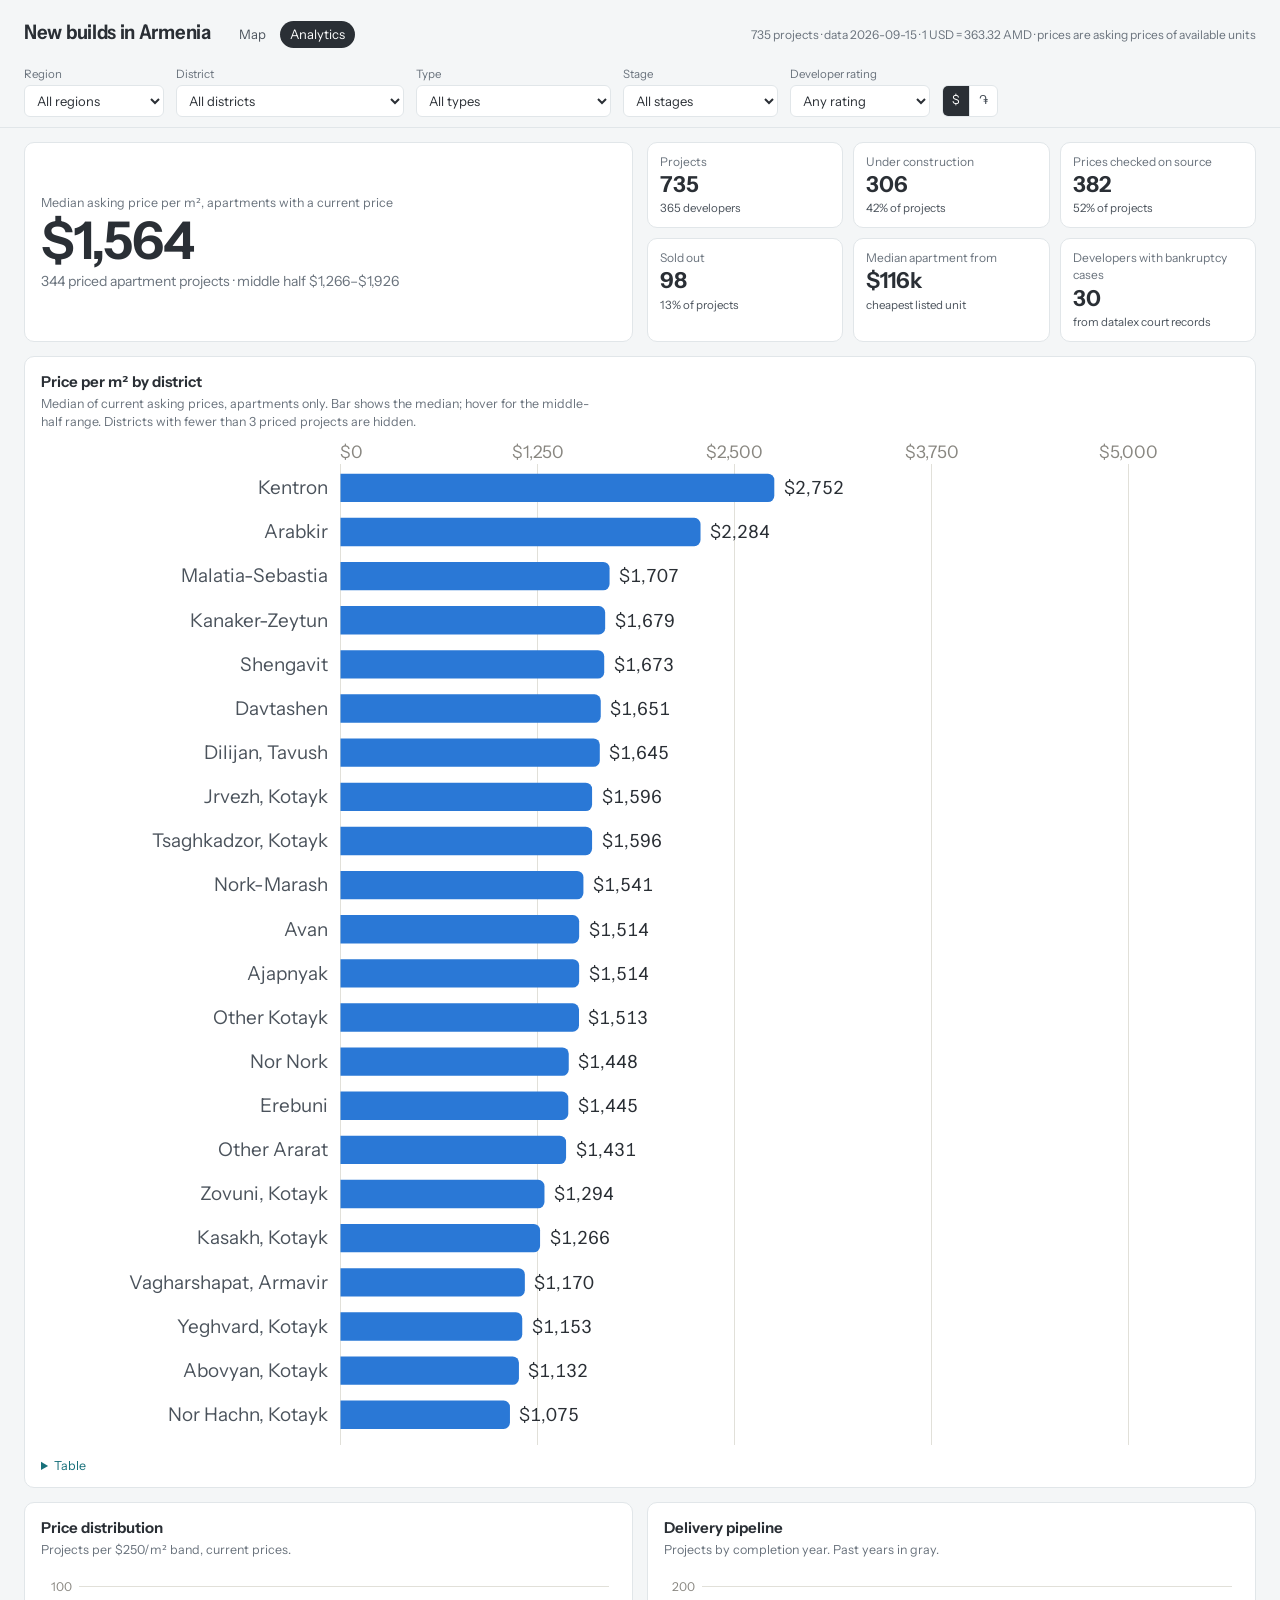
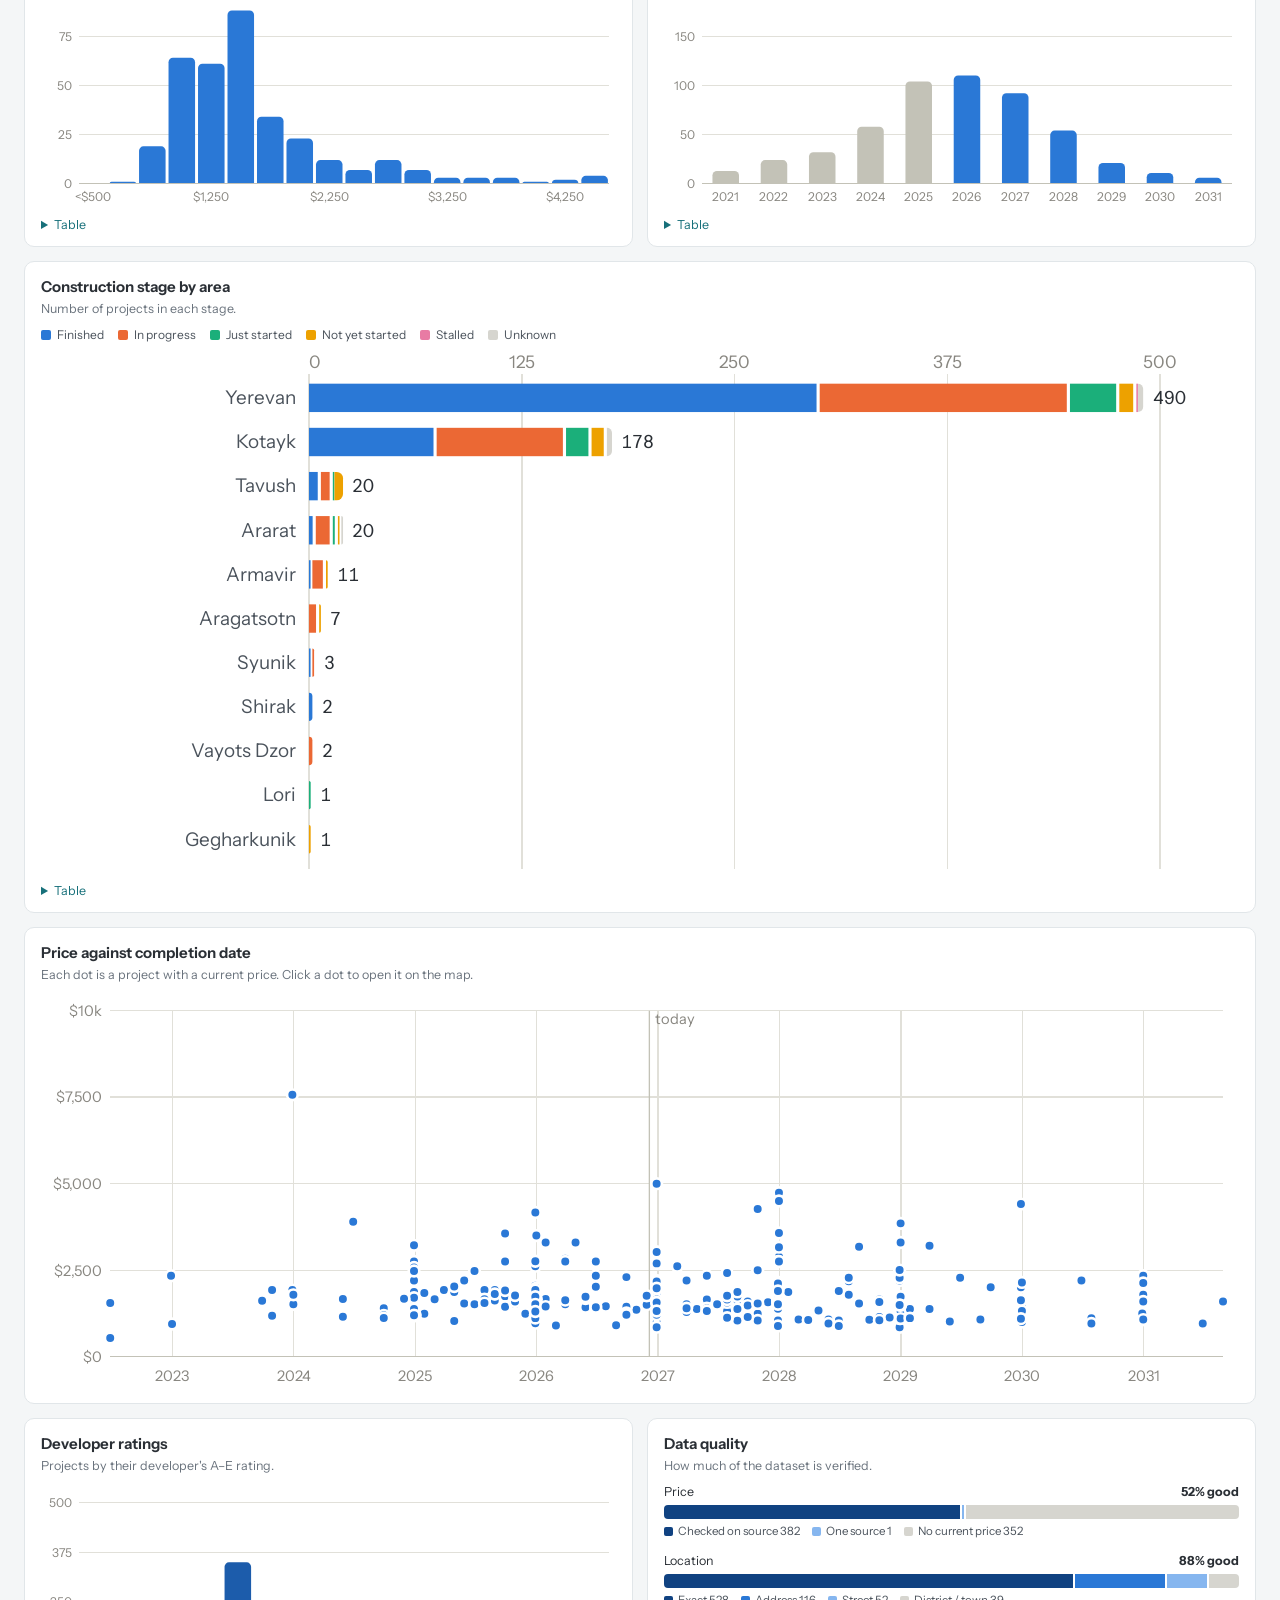
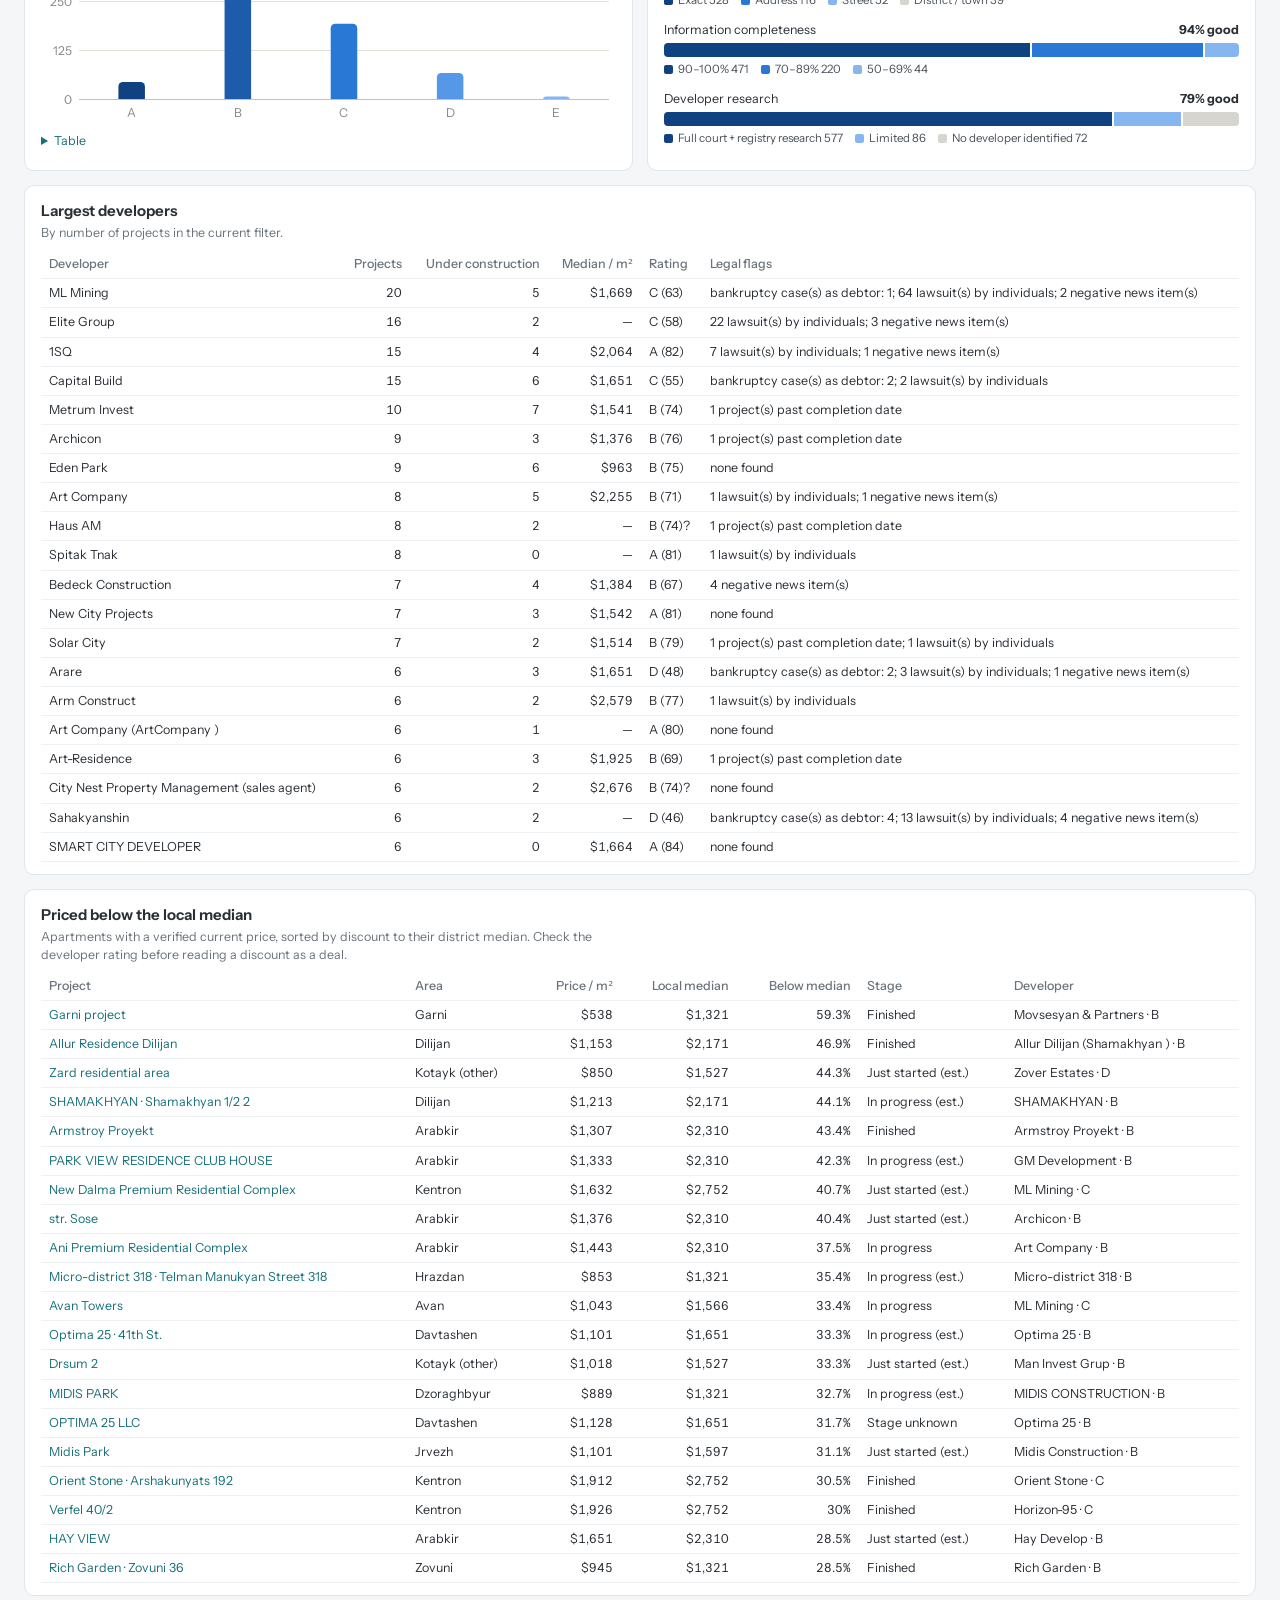
==== web/analytics.html @ 283cdd81 "Add analytics dashboard page (prices by district, distribution, pipeline, stages, price vs completio" ====
<!doctype html>
<html lang="en">
<head>
  <meta charset="utf-8">
  <meta name="viewport" content="width=device-width, initial-scale=1">
  <title>Analytics · New builds in Armenia</title>
  <link rel="preconnect" href="https://fonts.googleapis.com">
  <link rel="preconnect" href="https://fonts.gstatic.com" crossorigin>
  <link rel="stylesheet" href="https://fonts.googleapis.com/css2?family=Instrument+Sans:wdth,wght@85..100,400..700&family=Noto+Sans+Armenian:wght@400..700&display=swap">
  <link rel="stylesheet" href="styles.css">
  <link rel="stylesheet" href="analytics.css">
</head>
<body class="an-body">
  <header class="an-top">
    <div class="an-brand">
      <h1>New builds in Armenia</h1>
      <nav class="an-nav" aria-label="Pages">
        <a href="index.html">Map</a>
        <a href="analytics.html" aria-current="page">Analytics</a>
      </nav>
    </div>
    <p id="an-meta" class="muted">Loading…</p>
  </header>

  <form class="an-filters" id="an-filters" aria-label="Filters" onsubmit="return false">
    <label>Region<select id="af-region"><option value="">All regions</option></select></label>
    <label>District<select id="af-district"><option value="">All districts</option></select></label>
    <label>Type<select id="af-kind"><option value="">All types</option></select></label>
    <label>Stage<select id="af-stage"><option value="">All stages</option></select></label>
    <label>Developer rating<select id="af-grade">
      <option value="">Any rating</option><option value="A">A only</option><option value="B">B or better</option><option value="C">C or better</option>
    </select></label>
    <div class="seg" id="af-currency" aria-label="Currency"><button type="button" data-cur="USD" class="on">$</button><button type="button" data-cur="AMD">֏</button></div>
    <button type="button" class="link" id="af-reset" hidden>Clear filters</button>
  </form>

  <main class="an-grid" id="an-main">
    <section class="an-hero card">
      <span class="an-label">Median asking price per m², apartments with a current price</span>
      <strong id="kpi-hero" class="an-hero-value">—</strong>
      <span id="kpi-hero-sub" class="muted"></span>
    </section>
    <section class="an-kpis" id="an-kpis" aria-label="Key figures"></section>

    <article class="card span-2">
      <header><h2>Price per m² by district</h2><p class="muted">Median of current asking prices, apartments only. Bar shows the median; hover for the middle-half range. Districts with fewer than 3 priced projects are hidden.</p></header>
      <div class="chart" id="ch-district"></div>
      <details class="an-table"><summary>Table</summary><div id="tb-district"></div></details>
    </article>

    <article class="card">
      <header><h2>Price distribution</h2><p class="muted">Projects per $250/m² band, current prices.</p></header>
      <div class="chart" id="ch-hist"></div>
      <details class="an-table"><summary>Table</summary><div id="tb-hist"></div></details>
    </article>

    <article class="card">
      <header><h2>Delivery pipeline</h2><p class="muted">Projects by completion year. Past years in gray.</p></header>
      <div class="chart" id="ch-pipeline"></div>
      <details class="an-table"><summary>Table</summary><div id="tb-pipeline"></div></details>
    </article>

    <article class="card span-2">
      <header><h2>Construction stage by area</h2><p class="muted">Number of projects in each stage.</p></header>
      <div class="legend-row" id="lg-stage"></div>
      <div class="chart" id="ch-stage"></div>
      <details class="an-table"><summary>Table</summary><div id="tb-stage"></div></details>
    </article>

    <article class="card span-2">
      <header><h2>Price against completion date</h2><p class="muted">Each dot is a project with a current price. Click a dot to open it on the map.</p></header>
      <div class="chart" id="ch-scatter"></div>
    </article>

    <article class="card">
      <header><h2>Developer ratings</h2><p class="muted">Projects by their developer's A–E rating.</p></header>
      <div class="chart" id="ch-grades"></div>
      <details class="an-table"><summary>Table</summary><div id="tb-grades"></div></details>
    </article>

    <article class="card">
      <header><h2>Data quality</h2><p class="muted">How much of the dataset is verified.</p></header>
      <div id="ch-quality"></div>
    </article>

    <article class="card span-2">
      <header><h2>Largest developers</h2><p class="muted">By number of projects in the current filter.</p></header>
      <div id="tb-developers" class="an-scroll"></div>
    </article>

    <article class="card span-2">
      <header><h2>Priced below the local median</h2><p class="muted">Apartments with a verified current price, sorted by discount to their district median. Check the developer rating before reading a discount as a deal.</p></header>
      <div id="tb-deals" class="an-scroll"></div>
    </article>
  </main>

  <div class="an-tip" id="an-tip" role="tooltip" hidden></div>
  <script src="config.js" onerror="void 0"></script>
  <script type="module" src="js/analytics.js"></script>
</body>
</html>
---- web/styles.css ----
/* Palette from Armenian building materials: basalt text, cool paper, Sevan teal accent, tuff-rose selection. */
:root {
  --basalt: #2a2f35;
  --basalt-2: #4b535c;
  --muted: #6a737d;
  --paper: #f4f6f7;
  --panel: #ffffff;
  --line: #e1e6e9;
  --line-soft: #eef1f3;
  --teal: #17707a;
  --teal-ink: #0f555d;
  --teal-wash: #e3f1f2;
  --tuff: #f3e1da;
  --good: #18794e;
  --good-bg: #e2f3ea;
  --ok: #9a6700;
  --ok-bg: #fbf1d6;
  --high: #b42318;
  --high-bg: #fde8e6;
  --ink: var(--basalt);
  --accent: var(--teal);
  --left-w: 392px;
  --right-w: 440px;
  --radius: 10px;
  --radius-sm: 6px;
  --shadow-float: 0 1px 2px rgba(42, 47, 53, .14), 0 4px 14px rgba(42, 47, 53, .12);
  --focus: 0 0 0 3px rgba(23, 112, 122, .28);
  font-family: "Instrument Sans", "Noto Sans Armenian", ui-sans-serif, system-ui, -apple-system, "Segoe UI", Roboto, sans-serif;
  font-size: 14px;
  line-height: 1.45;
  color: var(--ink);
  color-scheme: light;
}

* { box-sizing: border-box; }
html, body { margin: 0; height: 100%; background: var(--paper); }
body { overflow: hidden; -webkit-font-smoothing: antialiased; }
button, input, select { font: inherit; color: inherit; }
[lang="hy"] { font-family: "Noto Sans Armenian", "Instrument Sans", sans-serif; }
:focus-visible { outline: none; box-shadow: var(--focus); border-radius: var(--radius-sm); }
.sr-only { position: absolute; width: 1px; height: 1px; overflow: hidden; clip: rect(0 0 0 0); white-space: nowrap; }
.muted { color: var(--muted); }
.small { font-size: 12px; }
.num, .prices strong, .stats b, .ptable td { font-variant-numeric: tabular-nums; }
.row { display: flex; align-items: center; gap: 8px; flex-wrap: wrap; }
.between { justify-content: space-between; }
.dot { display: inline-block; width: 9px; height: 9px; border-radius: 50%; margin-right: 6px; flex: none; box-shadow: 0 0 0 1.5px #fff, 0 0 0 2.5px rgba(42, 47, 53, .18); }
.link { background: none; border: 0; padding: 0; color: var(--teal); cursor: pointer; }
.link:hover { color: var(--teal-ink); text-decoration: underline; text-underline-offset: 2px; }
@media (prefers-reduced-motion: reduce) { * { transition: none !important; animation: none !important; scroll-behavior: auto !important; } }

/* ---------- Layout ---------- */
.app { position: relative; display: grid; grid-template-columns: var(--left-w) 1fr; height: 100vh; transition: grid-template-columns .2s ease; }
body.left-collapsed .app { grid-template-columns: 0 1fr; }
body.left-collapsed .sidebar.left { visibility: hidden; }
.sidebar { background: var(--panel); display: flex; flex-direction: column; min-height: 0; overflow: hidden; }
.sidebar.left { border-right: 1px solid var(--line); z-index: 3; }

/* ---------- Sidebar header & search ---------- */
.brand { padding: 16px 16px 10px; }
.brand h1 { margin: 0; font-size: 20px; font-weight: 650; letter-spacing: -.015em; font-stretch: 92%; }
.brand p { margin: 2px 0 0; font-size: 12px; color: var(--muted); }
.search { position: relative; padding: 0 16px 10px; }
.search input { width: 100%; padding: 10px 12px 10px 36px; border: 1px solid var(--line); border-radius: var(--radius); background: var(--paper) url("data:image/svg+xml,%3Csvg xmlns='http://www.w3.org/2000/svg' width='16' height='16' fill='none' stroke='%236a737d' stroke-width='2'%3E%3Ccircle cx='7' cy='7' r='5'/%3E%3Cpath d='m11 11 4 4'/%3E%3C/svg%3E") no-repeat 12px center; outline: none; }
.search input:focus { background-color: #fff; border-color: var(--teal); box-shadow: var(--focus); }

/* ---------- Quick filters ---------- */
.quick { display: grid; grid-template-columns: repeat(2, minmax(0, 1fr)); gap: 6px; padding: 0 16px 8px; }
.qf { display: flex; flex-direction: column; font-size: 11.5px; color: var(--muted); gap: 2px; position: relative; }
.qf select, .qf input, .grid2 select, .grid2 input {
  width: 100%; min-width: 0; font-size: 13px; color: var(--ink); padding: 6px 8px; border: 1px solid var(--line);
  border-radius: var(--radius-sm); background: #fff; outline: none;
}
.qf select:focus, .qf input:focus, .grid2 select:focus, .grid2 input:focus { border-color: var(--teal); box-shadow: var(--focus); }
.chips-bar { display: flex; flex-wrap: wrap; gap: 6px; padding: 0 16px 8px; }
.chips-bar[hidden] { display: none; }
.fchip { display: inline-flex; align-items: center; gap: 6px; max-width: 100%; border: 1px solid #b9dadd; background: var(--teal-wash); color: var(--teal-ink); border-radius: 999px; padding: 2px 6px 2px 10px; font-size: 12px; cursor: pointer; }
.fchip span { overflow: hidden; text-overflow: ellipsis; white-space: nowrap; }
.fchip i { font-style: normal; width: 16px; height: 16px; line-height: 16px; text-align: center; border-radius: 50%; background: rgba(15, 85, 93, .12); }
.fchip:hover i { background: var(--teal); color: #fff; }

/* ---------- More filters drawer ---------- */
.filters { margin: 0 16px 8px; border: 1px solid var(--line); border-radius: var(--radius); }
.filters summary { cursor: pointer; padding: 8px 12px; font-weight: 600; font-size: 13px; list-style: none; display: flex; align-items: center; gap: 8px; }
.filters summary::-webkit-details-marker { display: none; }
.filters summary::after { content: ""; margin-left: auto; width: 7px; height: 7px; border-right: 1.5px solid var(--muted); border-bottom: 1.5px solid var(--muted); transform: rotate(45deg) translateY(-2px); transition: transform .15s; }
.filters[open] summary::after { transform: rotate(-135deg) translateY(-1px); }
.filters[open] { max-height: 52vh; overflow-y: auto; }
.pill { background: var(--teal); color: #fff; border-radius: 999px; font-size: 11px; padding: 0 7px; line-height: 17px; }
.fgroup { padding: 8px 12px 10px; border-top: 1px solid var(--line-soft); }
.fgroup h4 { margin: 0 0 6px; font-size: 12px; font-weight: 600; color: var(--basalt-2); }
.grid2 { display: grid; grid-template-columns: 1fr 1fr; gap: 8px; }
.grid2 label { display: flex; flex-direction: column; gap: 2px; font-size: 11.5px; color: var(--muted); position: relative; }
.grid2 .span2 { grid-column: span 2; }
.checks { display: flex; flex-wrap: wrap; gap: 4px 14px; margin-top: 8px; font-size: 12.5px; }
.checks label { display: flex; gap: 6px; align-items: center; cursor: pointer; position: relative; }
.checks input { accent-color: var(--teal); margin: 0; }
.checks label:has(input:disabled) { opacity: .45; cursor: default; }
.fcount { color: var(--muted); font-weight: 400; font-size: 11.5px; }
label.changed { color: var(--teal-ink); }
.qf.changed select, .qf.changed input, .grid2 label.changed select, .grid2 label.changed input { border-color: var(--teal); background: var(--teal-wash); }
.checks label.changed { font-weight: 600; }

/* ---------- List bar & list ---------- */
.seg { display: inline-flex; border: 1px solid var(--line); border-radius: var(--radius-sm); overflow: hidden; background: #fff; }
.seg button { border: 0; background: none; padding: 4px 9px; cursor: pointer; font-size: 12.5px; color: var(--basalt-2); }
.seg button + button { border-left: 1px solid var(--line); }
.seg button.on { background: var(--basalt); color: #fff; }
.listbar { display: flex; flex-wrap: wrap; align-items: center; gap: 6px 10px; padding: 8px 16px; border-top: 1px solid var(--line); border-bottom: 1px solid var(--line); background: #fff; }
.count { font-weight: 600; font-size: 13px; font-variant-numeric: tabular-nums; }
.listbar #reset { font-size: 12.5px; white-space: nowrap; }
.listbar #reset[hidden] { display: none; }
.sort { margin-left: auto; }
.sort select { font-size: 12.5px; padding: 4px 6px; border: 1px solid var(--line); border-radius: var(--radius-sm); background: #fff; max-width: 150px; }

.list { list-style: none; margin: 0; padding: 0; overflow-y: auto; flex: 1; }
.item { display: grid; grid-template-columns: 84px 1fr; gap: 12px; padding: 11px 16px; border-bottom: 1px solid var(--line-soft); cursor: pointer; outline: none; position: relative; }
.item:hover { background: #f8fafa; }
.item:focus-visible { box-shadow: inset var(--focus); border-radius: 0; }
.item.selected { background: var(--tuff); }
.item.selected::before { content: ""; position: absolute; left: 0; top: 0; bottom: 0; width: 3px; background: var(--teal); }
.thumb { width: 84px; height: 72px; border-radius: 8px; overflow: hidden; background: var(--c); }
.thumb img { width: 100%; height: 100%; object-fit: cover; display: block; }
.item .body { min-width: 0; display: flex; flex-direction: column; }
.item .title { font-weight: 600; font-size: 14px; white-space: nowrap; overflow: hidden; text-overflow: ellipsis; }
.item .sub { font-size: 12px; display: flex; align-items: center; white-space: nowrap; overflow: hidden; text-overflow: ellipsis; margin-top: 1px; color: var(--basalt-2); }
.item .sub.muted { color: var(--muted); }
.prices { display: flex; flex-wrap: wrap; gap: 2px 8px; align-items: baseline; margin-top: auto; padding-top: 4px; font-size: 12.5px; }
.prices strong { font-size: 15px; font-weight: 650; }
.empty { padding: 32px 16px; color: var(--muted); text-align: center; }

.badge { font-size: 11px; font-weight: 600; padding: 1px 6px; border-radius: 4px; white-space: nowrap; }
.badge.good { background: var(--good-bg); color: var(--good); }
.badge.ok { background: var(--ok-bg); color: var(--ok); }
.badge.high { background: var(--high-bg); color: var(--high); }
.info-meter { display: inline-block; width: 30px; height: 4px; border-radius: 2px; background: var(--line); overflow: hidden; margin-left: auto; align-self: center; }
.info-meter i { display: block; height: 100%; background: var(--teal); }
.uncertain { color: var(--high); }
.stage { font-weight: 500; }
.stage-finished { color: var(--good); }
.stage-in-progress { color: #1f5f9e; }
.stage-just-started { color: var(--ok); }
.stage-not-started { color: #8a4b0f; }
.stage-stalled { color: var(--high); font-weight: 600; }
.stage-unknown { color: var(--muted); }
.grade { display: inline-block; margin-left: 6px; padding: 0 5px; border-radius: 4px; font-size: 11px; font-weight: 700; line-height: 16px; }
.grade-A { background: #dcf1e4; color: #0f6a3f; }
.grade-B { background: #e1eef6; color: #1f5f9e; }
.grade-C { background: #f6eed6; color: #7a5600; }
.grade-D { background: #fbe4d6; color: #9a4410; }
.grade-E { background: #f9dcda; color: #9b1c1c; }

/* ---------- Map chrome ---------- */
.mapwrap { position: relative; min-width: 0; }
#map { position: absolute; inset: 0; }
.gmap, .gmap3d { position: absolute; inset: 0; }
.gmap3d gmp-map-3d { width: 100%; height: 100%; display: block; }
.fab { position: absolute; top: 10px; left: 10px; z-index: 2; width: 40px; height: 40px; border-radius: 8px; border: 0; background: #fff; box-shadow: var(--shadow-float); cursor: pointer; font-size: 18px; color: var(--basalt); }
.zoomlvl { position: absolute; top: 10px; left: 58px; z-index: 2; height: 40px; min-width: 76px; padding: 0 10px; display: grid; place-items: center; background: #fff; border-radius: var(--radius-sm); box-shadow: var(--shadow-float); font-size: 12.5px; font-weight: 600; color: var(--basalt-2); font-variant-numeric: tabular-nums; pointer-events: none; }
.basemap { position: absolute; top: 10px; left: 142px; z-index: 2; box-shadow: var(--shadow-float); border: 0; height: 40px; }
.basemap button { padding: 0 12px; font-weight: 500; }
.ctrl3d { position: absolute; top: 60px; left: 10px; z-index: 3; display: flex; flex-direction: column; background: #fff; border-radius: 8px; box-shadow: var(--shadow-float); overflow: hidden; }
.ctrl3d[hidden] { display: none; }
.ctrl3d button { width: 40px; height: 36px; border: 0; background: #fff; font-size: 16px; cursor: pointer; color: var(--basalt-2); }
.ctrl3d button + button { border-top: 1px solid var(--line-soft); }
.ctrl3d button:hover { background: var(--paper); }
.ctrl3d button.on { background: var(--teal); color: #fff; }

.legend { position: absolute; left: 10px; bottom: 28px; z-index: 2; background: #fff; border-radius: var(--radius); box-shadow: var(--shadow-float); width: 240px; max-height: 44vh; display: flex; flex-direction: column; font-size: 12.5px; }
.legend-head { display: flex; align-items: center; justify-content: space-between; gap: 10px; padding: 8px 12px; border: 0; background: none; cursor: pointer; width: 100%; text-align: left; }
.legend-head .chev { width: 7px; height: 7px; border-right: 1.5px solid var(--muted); border-bottom: 1.5px solid var(--muted); transform: rotate(-135deg) translateY(-1px); }
.legend.collapsed { width: auto; }
.legend.collapsed .chev { transform: rotate(45deg) translateY(-2px); }
.legend.collapsed ul { display: none; }
.legend ul { list-style: none; margin: 0; padding: 4px 0; overflow-y: auto; border-top: 1px solid var(--line-soft); }
.legend li { display: flex; align-items: center; padding: 3px 12px; cursor: pointer; }
.legend li:hover { background: var(--paper); }
.legend li.on { background: var(--teal-wash); font-weight: 600; }
.legend li.dim { opacity: .4; }
.legend li .name { flex: 1; white-space: nowrap; overflow: hidden; text-overflow: ellipsis; }
.legend li .n { color: var(--muted); margin-left: 6px; font-variant-numeric: tabular-nums; }

/* ---------- Search suggestions ---------- */
.suggest { position: absolute; left: 16px; right: 16px; top: calc(100% - 6px); z-index: 20; background: #fff; border: 1px solid var(--line); border-radius: var(--radius); box-shadow: var(--shadow-float); overflow: hidden; }
.sg { display: flex; gap: 10px; align-items: center; padding: 8px 12px; cursor: pointer; }
.sg.on, .sg:hover { background: var(--teal-wash); }
.sg-ico { width: 18px; text-align: center; }
.sg-ico .dot { margin: 0; }
.sg-main { display: flex; flex-direction: column; min-width: 0; }
.sg-main small { color: var(--muted); white-space: nowrap; overflow: hidden; text-overflow: ellipsis; }
.sg-place + .sg-project, .sg-project + .sg-place { border-top: 1px solid var(--line); }
.sg-attr { font-size: 11px; color: var(--muted); text-align: right; padding: 4px 10px; border-top: 1px solid var(--line); }

/* ---------- Details panel ---------- */
.sidebar.right { position: absolute; top: 0; right: 0; bottom: 0; width: var(--right-w); z-index: 4; border-left: 1px solid var(--line); box-shadow: -10px 0 30px rgba(42, 47, 53, .10); overflow-y: auto; display: block; }
.sidebar.right[hidden] { display: none; }
.close { position: absolute; top: 10px; right: 10px; z-index: 6; width: 34px; height: 34px; border-radius: 50%; border: 0; background: rgba(42, 47, 53, .72); color: #fff; font-size: 20px; line-height: 1; cursor: pointer; }
#close-right { position: sticky; top: 10px; float: right; margin: 10px 10px -44px 0; }
#details .hero { height: 250px; background: var(--line); }
#details .hero img { width: 100%; height: 100%; object-fit: cover; cursor: zoom-in; display: block; }
#details .hero.empty { display: grid; place-items: center; color: var(--muted); height: 110px; }
#details .thumbs { display: flex; gap: 4px; padding: 4px; overflow-x: auto; background: var(--paper); }
#details .thumbs img { height: 54px; width: 78px; object-fit: cover; border-radius: 5px; cursor: zoom-in; flex: none; }
.dpad { padding: 14px 20px 32px; }
.dhead h2 { margin: 0; font-size: 22px; font-weight: 650; line-height: 1.2; letter-spacing: -.015em; font-stretch: 94%; }
.devline { display: inline-flex; align-items: center; margin: 8px 0 2px; font-weight: 600; color: var(--ink); text-align: left; }
.dhead .place { font-size: 13px; }
.stats { display: grid; grid-template-columns: repeat(3, 1fr); gap: 1px; margin: 14px 0 8px; background: var(--line); border: 1px solid var(--line); border-radius: var(--radius); overflow: hidden; }
.stats > div { background: #fff; padding: 9px 11px; display: flex; flex-direction: column; gap: 1px; min-width: 0; }
.stats span { font-size: 11.5px; color: var(--muted); }
.stats b { font-size: 15px; font-weight: 650; overflow-wrap: anywhere; }
.stats small { color: var(--muted); font-size: 11.5px; }
.bench { display: flex; flex-wrap: wrap; gap: 6px; align-items: center; }
.dnav { position: sticky; top: 0; z-index: 5; display: flex; gap: 2px; margin: 14px -20px 0; padding: 6px 20px; background: rgba(255, 255, 255, .96); backdrop-filter: blur(6px); border-bottom: 1px solid var(--line); overflow-x: auto; }
.dnav button { border: 0; background: none; padding: 6px 10px; border-radius: 999px; font-size: 13px; color: var(--basalt-2); cursor: pointer; white-space: nowrap; }
.dnav button:hover { background: var(--paper); }
.dnav button.on { background: var(--basalt); color: #fff; }
.dsec { scroll-margin-top: 52px; }
.dpad section { margin-top: 20px; }
.dpad h3 { font-size: 15px; font-weight: 650; color: var(--ink); margin: 0 0 8px; display: flex; align-items: center; gap: 8px; flex-wrap: wrap; }
.dpad p { margin: 0 0 8px; line-height: 1.55; max-width: 68ch; }
.kv { display: grid; grid-template-columns: 128px 1fr; gap: 10px; padding: 4px 0; border-bottom: 1px solid var(--line-soft); }
.kv span { color: var(--muted); }
.kv b { font-weight: 500; overflow-wrap: anywhere; }
.kv a, .dpad a { color: var(--teal); text-decoration: none; }
.kv a:hover, .dpad a:hover { text-decoration: underline; text-underline-offset: 2px; }
a.src { font-size: 11px; font-weight: 500; padding: 0 5px; border: 1px solid var(--line); border-radius: 4px; margin-left: 4px; }
.chips { display: flex; flex-wrap: wrap; gap: 6px; }
.chip { border: 1px solid var(--line); border-radius: 999px; padding: 4px 11px; font-size: 12.5px; background: #fff; color: var(--basalt); cursor: pointer; }
.chip:hover { border-color: var(--teal); color: var(--teal-ink); }
.video { position: relative; aspect-ratio: 16 / 9; margin-bottom: 8px; max-width: 100%; }
.video iframe { position: absolute; inset: 0; width: 100%; height: 100%; border: 0; border-radius: 8px; }
.ptable { width: 100%; border-collapse: collapse; font-size: 13px; }
.ptable th, .ptable td { text-align: left; padding: 5px 6px; border-bottom: 1px solid var(--line-soft); }
.ptable th { color: var(--muted); font-weight: 500; font-size: 12px; }
.ptable tr.muted td { color: var(--muted); }
.completeness { margin-top: 16px; padding: 10px 12px; background: var(--paper); border-radius: var(--radius); font-size: 12.5px; }
.completeness .bar { height: 5px; background: var(--line); border-radius: 3px; overflow: hidden; margin: 5px 0; }
.completeness .bar i { display: block; height: 100%; background: var(--teal); }
.sourcesdesc { border-left: 3px solid var(--teal-wash); padding-left: 10px; }
.repbar { display: grid; grid-template-columns: 110px 1fr 44px; gap: 8px; align-items: center; font-size: 12.5px; margin: 4px 0; }
.repbar i { display: block; height: 6px; background: var(--line); border-radius: 3px; overflow: hidden; }
.repbar b { display: block; height: 100%; background: var(--teal); }
.repbar em { font-style: normal; color: var(--muted); text-align: right; font-variant-numeric: tabular-nums; }
ul.cases { margin: 4px 0 10px; padding-left: 18px; font-size: 12.5px; }
ul.cases li { margin: 3px 0; }
gmp-place-details-compact { margin-top: 8px; width: 100%; color-scheme: light; }

/* ---------- Map popup ---------- */
.gm-style .pop { width: 272px; font-family: "Instrument Sans", "Noto Sans Armenian", sans-serif; font-size: 12.5px; color: var(--ink); }
.pop img { width: 100%; height: 132px; object-fit: cover; display: block; }
.pop-body { padding: 9px 12px 12px; }
.pop-title { font-weight: 650; font-size: 14.5px; line-height: 1.25; }
.pop-dev { display: flex; align-items: center; margin: 3px 0 1px; font-weight: 500; }
.pop-grid { display: grid; grid-template-columns: auto 1fr; gap: 2px 12px; margin-top: 7px; font-variant-numeric: tabular-nums; }
.pop-grid span { color: var(--muted); }
.pop-deal { margin-top: 7px; font-weight: 600; }
.pop-deal.good { color: var(--good); }
.pop-deal.high { color: var(--high); }
.gm-style-iw-c { padding: 0 !important; border-radius: var(--radius) !important; }
.gm-style-iw-d { overflow: hidden !important; }

/* ---------- Lightbox ---------- */
.lightbox { position: fixed; inset: 0; background: rgba(20, 23, 26, .93); z-index: 50; display: grid; place-items: center; }
.lightbox[hidden] { display: none; }
.lightbox img { max-width: 92vw; max-height: 88vh; object-fit: contain; }
.lightbox .nav { position: absolute; top: 50%; transform: translateY(-50%); background: rgba(255, 255, 255, .12); color: #fff; border: 0; font-size: 40px; width: 52px; height: 72px; cursor: pointer; border-radius: 8px; }
.lightbox .prev { left: 16px; }
.lightbox .next { right: 16px; }

/* ---------- Small screens ---------- */
@media (max-width: 900px) {
  .app { grid-template-columns: 1fr; }
  .sidebar.left { position: absolute; top: 0; bottom: 0; left: 0; width: min(94vw, var(--left-w)); transform: translateX(-100%); transition: transform .2s ease; box-shadow: 10px 0 30px rgba(42, 47, 53, .18); }
  body.left-open .sidebar.left { transform: none; }
  body.left-open .fab { left: calc(min(94vw, var(--left-w)) + 10px); }
  .sidebar.right { width: 100%; }
  .legend { bottom: 36px; max-height: 30vh; }
  .basemap button { padding: 0 8px; }
  .stats { grid-template-columns: 1fr 1fr; }
}
.brand-row { display: flex; align-items: baseline; justify-content: space-between; gap: 10px; }
.brand-link { font-size: 12.5px; color: var(--teal); text-decoration: none; padding: 2px 9px; border: 1px solid var(--line); border-radius: 999px; white-space: nowrap; }
.brand-link:hover { border-color: var(--teal); }
---- web/analytics.css ----
/* Analytics page. Chrome uses the app tokens from styles.css; data marks use the validated reference palette. */
html:has(.an-body) { height: auto; }
.an-body {
  height: auto;
  min-height: 100vh;
  overflow: visible;
  --viz-surface: #ffffff;
  --viz-grid: #e1e0d9;
  --viz-axis: #c3c2b7;
  --viz-muted: #898781;
  --viz-seq: #2a78d6;
  --viz-seq-hover: #1c5cab;
  --viz-past: #c3c2b7;
  --viz-s1: #2a78d6;
  --viz-s2: #eb6834;
  --viz-s3: #1baf7a;
  --viz-s4: #eda100;
  --viz-s5: #e87ba4;
  --viz-unknown: #d6d5cf;
  --viz-ord-1: #86b6ef;
  --viz-ord-2: #5598e7;
  --viz-ord-3: #2a78d6;
  --viz-ord-4: #1c5cab;
  --viz-ord-5: #104281;
}
.an-top { display: flex; flex-wrap: wrap; align-items: baseline; justify-content: space-between; gap: 6px 20px; padding: 18px 24px 8px; }
.an-brand { display: flex; align-items: baseline; gap: 18px; flex-wrap: wrap; }
.an-brand h1 { margin: 0; font-size: 20px; font-weight: 650; letter-spacing: -.015em; font-stretch: 92%; }
.an-nav { display: flex; gap: 4px; }
.an-nav a { padding: 4px 10px; border-radius: 999px; color: var(--basalt-2); text-decoration: none; font-size: 13px; }
.an-nav a:hover { background: var(--line-soft); }
.an-nav a[aria-current="page"] { background: var(--basalt); color: #fff; }
#an-meta { margin: 0; font-size: 12px; }

.an-filters { position: sticky; top: 0; z-index: 10; display: flex; flex-wrap: wrap; align-items: end; gap: 8px 12px; padding: 10px 24px; background: rgba(244, 246, 247, .95); backdrop-filter: blur(6px); border-bottom: 1px solid var(--line); }
.an-filters label { display: flex; flex-direction: column; gap: 2px; font-size: 11.5px; color: var(--muted); }
.an-filters select { font-size: 13px; color: var(--ink); padding: 6px 8px; border: 1px solid var(--line); border-radius: var(--radius-sm); background: #fff; min-width: 140px; }
.an-filters select:focus { border-color: var(--teal); box-shadow: var(--focus); outline: none; }
.an-filters .seg { height: 32px; }
#af-reset[hidden] { display: none; }

.an-grid { display: grid; grid-template-columns: repeat(2, minmax(0, 1fr)); gap: 14px; padding: 14px 24px 40px; max-width: 1400px; }
.card { background: #fff; border: 1px solid var(--line); border-radius: var(--radius); padding: 14px 16px 12px; min-width: 0; }
.card header h2 { margin: 0; font-size: 15px; font-weight: 650; }
.card header p { margin: 2px 0 8px; font-size: 12.5px; max-width: 70ch; }
.span-2 { grid-column: span 2; }

.an-hero { display: flex; flex-direction: column; justify-content: center; gap: 2px; }
.an-label { font-size: 12.5px; color: var(--muted); }
.an-hero-value { font-size: 52px; font-weight: 650; line-height: 1.05; letter-spacing: -.02em; }
.an-kpis { display: grid; grid-template-columns: repeat(3, minmax(0, 1fr)); gap: 10px; }
.kpi { background: #fff; border: 1px solid var(--line); border-radius: var(--radius); padding: 10px 12px; display: flex; flex-direction: column; gap: 2px; min-width: 0; }
.kpi b { font-size: 22px; font-weight: 650; line-height: 1.2; }
.kpi span { font-size: 12px; color: var(--muted); }
.kpi small { font-size: 11.5px; color: var(--basalt-2); }

.chart { position: relative; width: 100%; }
.chart svg { display: block; width: 100%; height: auto; overflow: visible; font-family: inherit; }
.chart .tick text, .chart .lbl { fill: var(--viz-muted); font-size: 11px; }
.chart .val { fill: var(--basalt); font-size: 11.5px; font-variant-numeric: tabular-nums; }
.chart .cat { fill: var(--basalt-2); font-size: 12px; }
.chart .grid line { stroke: var(--viz-grid); stroke-width: 1; shape-rendering: crispEdges; }
.chart .axis { stroke: var(--viz-axis); stroke-width: 1; shape-rendering: crispEdges; }
.chart .mark { cursor: default; transition: opacity .12s; }
.chart .mark:hover, .chart .mark:focus { opacity: .78; outline: none; }
.chart .hit { fill: transparent; cursor: pointer; }
.chart .dot { stroke: var(--viz-surface); stroke-width: 2; }
.chart .empty { fill: var(--viz-muted); font-size: 13px; }

.legend-row { display: flex; flex-wrap: wrap; gap: 4px 14px; margin: 0 0 6px; font-size: 12px; color: var(--basalt-2); }
.legend-row span { display: inline-flex; align-items: center; gap: 6px; }
.legend-row i { width: 10px; height: 10px; border-radius: 2px; display: inline-block; }

.an-table { margin-top: 6px; font-size: 12.5px; }
.an-table summary { cursor: pointer; color: var(--teal); width: max-content; }
.an-scroll { overflow-x: auto; }
table.dt { width: 100%; border-collapse: collapse; font-size: 12.5px; }
table.dt th, table.dt td { text-align: left; padding: 5px 8px; border-bottom: 1px solid var(--line-soft); white-space: nowrap; }
table.dt th { color: var(--muted); font-weight: 500; }
table.dt td.num, table.dt th.num { text-align: right; font-variant-numeric: tabular-nums; }
table.dt tbody tr:hover { background: var(--paper); }
table.dt a { color: var(--teal); text-decoration: none; }
table.dt a:hover { text-decoration: underline; }

.q-row { margin: 8px 0 12px; }
.q-row .q-head { display: flex; justify-content: space-between; font-size: 12.5px; margin-bottom: 4px; }
.q-bar { display: flex; gap: 2px; height: 14px; }
.q-bar div { height: 100%; min-width: 2px; }
.q-bar div:first-child { border-radius: 4px 0 0 4px; }
.q-bar div:last-child { border-radius: 0 4px 4px 0; }
.q-keys { display: flex; flex-wrap: wrap; gap: 2px 12px; margin-top: 4px; font-size: 11.5px; color: var(--basalt-2); }
.q-keys i { width: 9px; height: 9px; border-radius: 2px; display: inline-block; margin-right: 5px; vertical-align: -1px; }

.an-tip { position: fixed; z-index: 50; pointer-events: none; background: #fff; border: 1px solid var(--line); border-radius: 8px; box-shadow: var(--shadow-float); padding: 7px 10px; font-size: 12px; max-width: 280px; }
.an-tip b { display: block; font-size: 14px; font-weight: 650; font-variant-numeric: tabular-nums; }
.an-tip span { display: block; color: var(--basalt-2); }
.an-tip em { display: block; font-style: normal; color: var(--muted); }

@media (max-width: 900px) {
  .an-grid { grid-template-columns: 1fr; padding: 12px 16px 32px; }
  .span-2 { grid-column: auto; }
  .an-top, .an-filters { padding-left: 16px; padding-right: 16px; }
  .an-kpis { grid-template-columns: repeat(2, minmax(0, 1fr)); }
  .an-hero-value { font-size: 44px; }
}
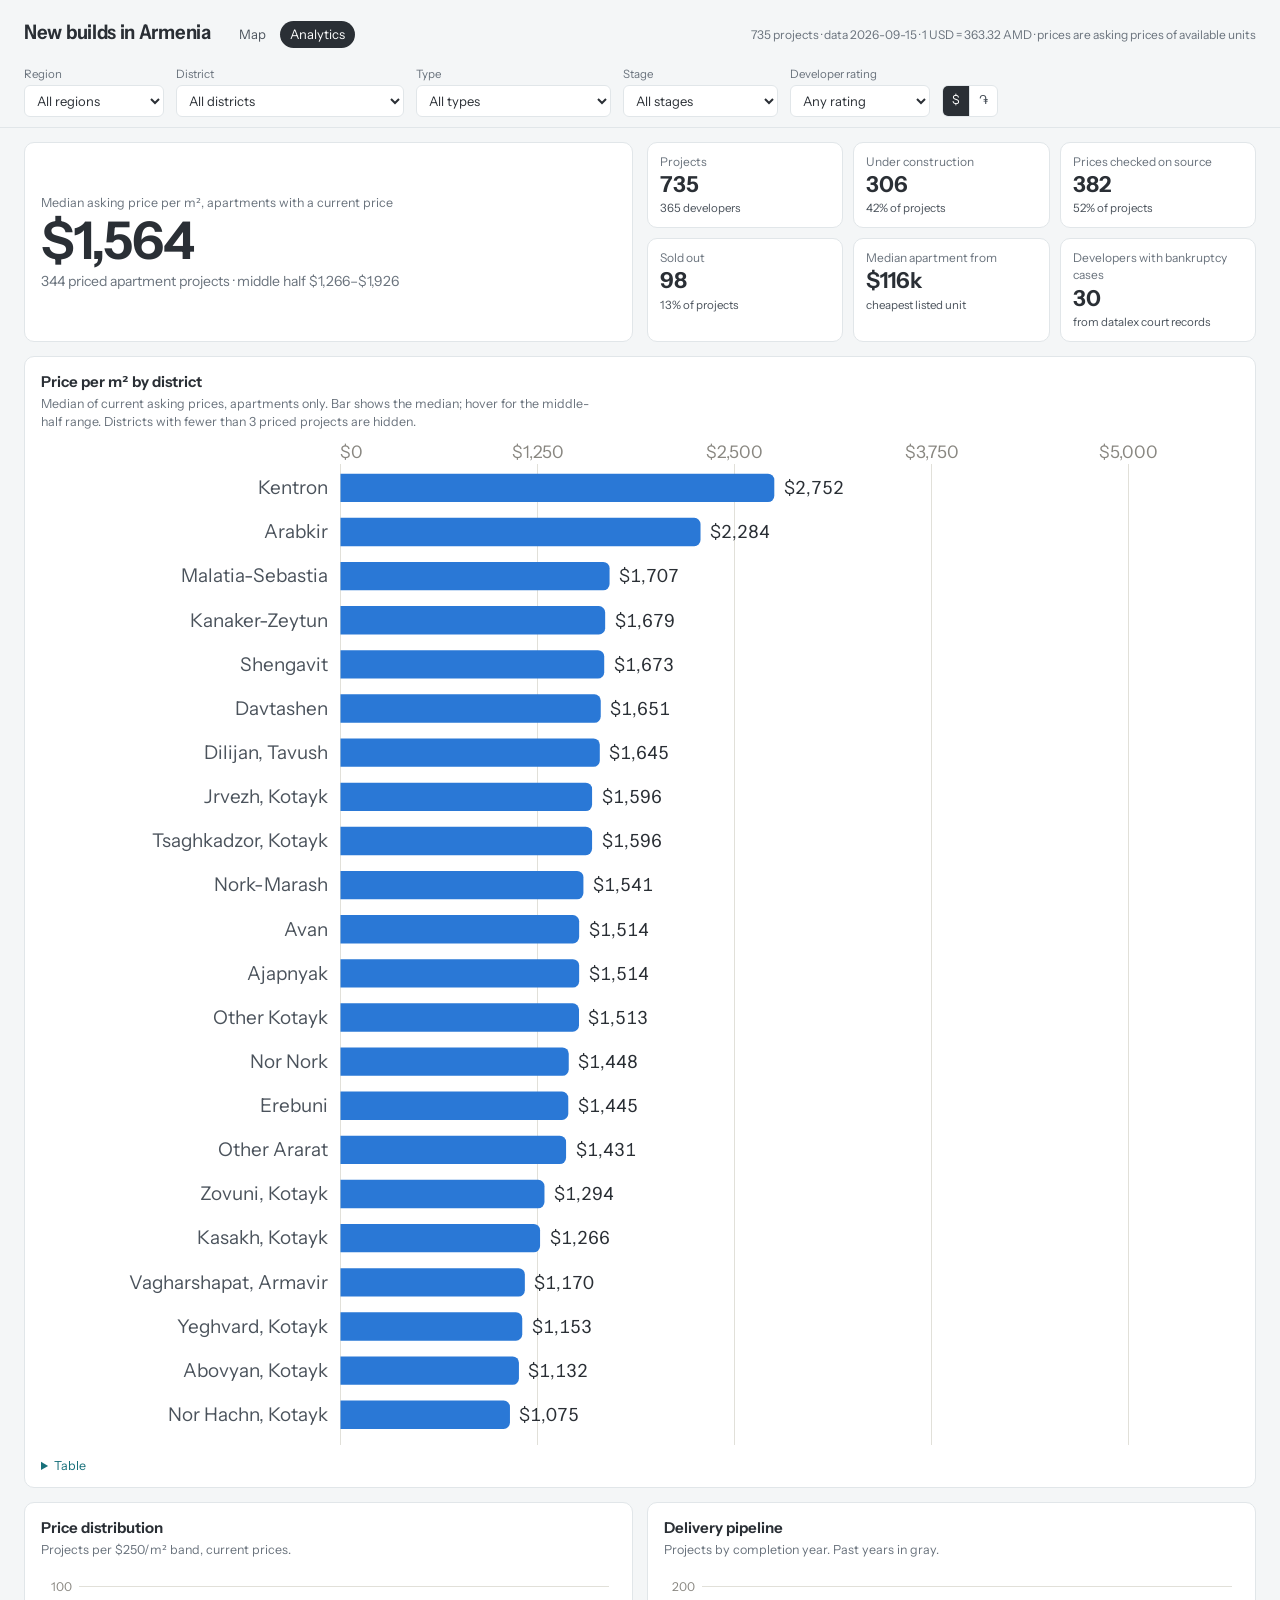
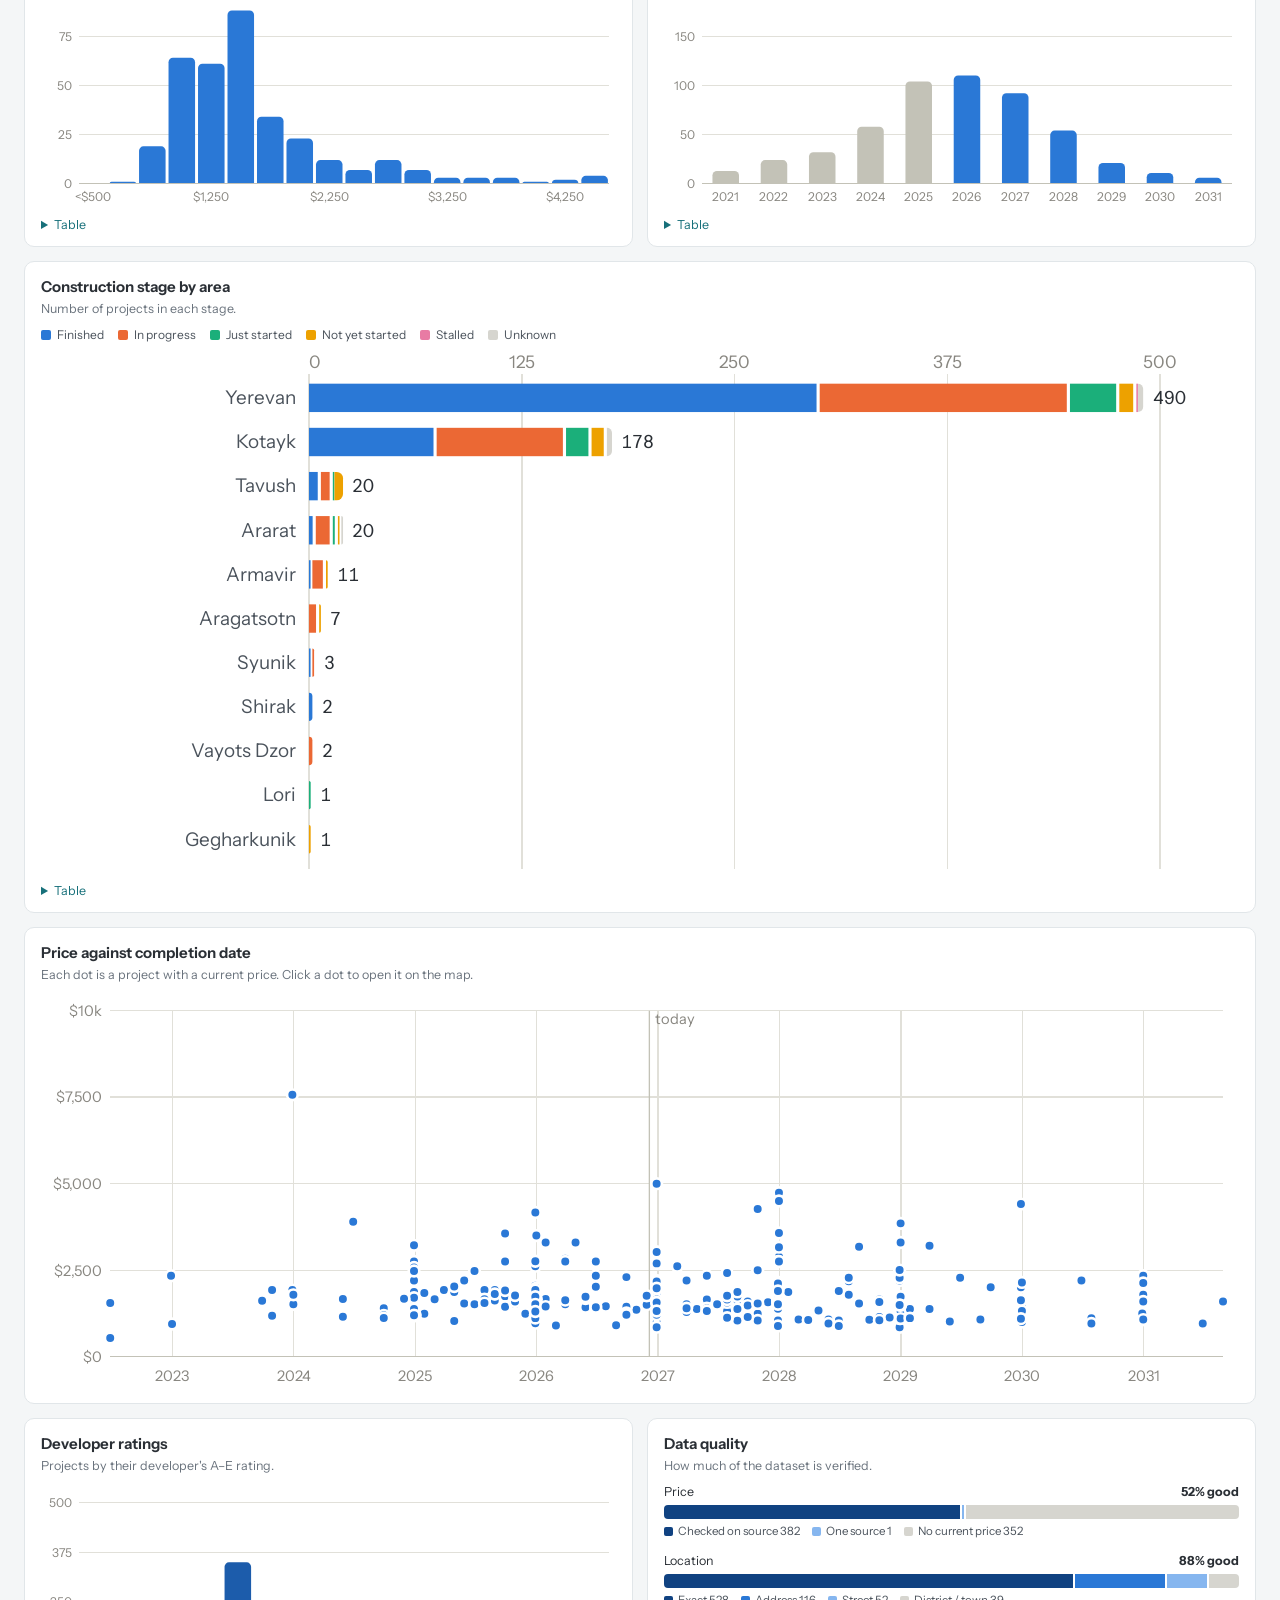
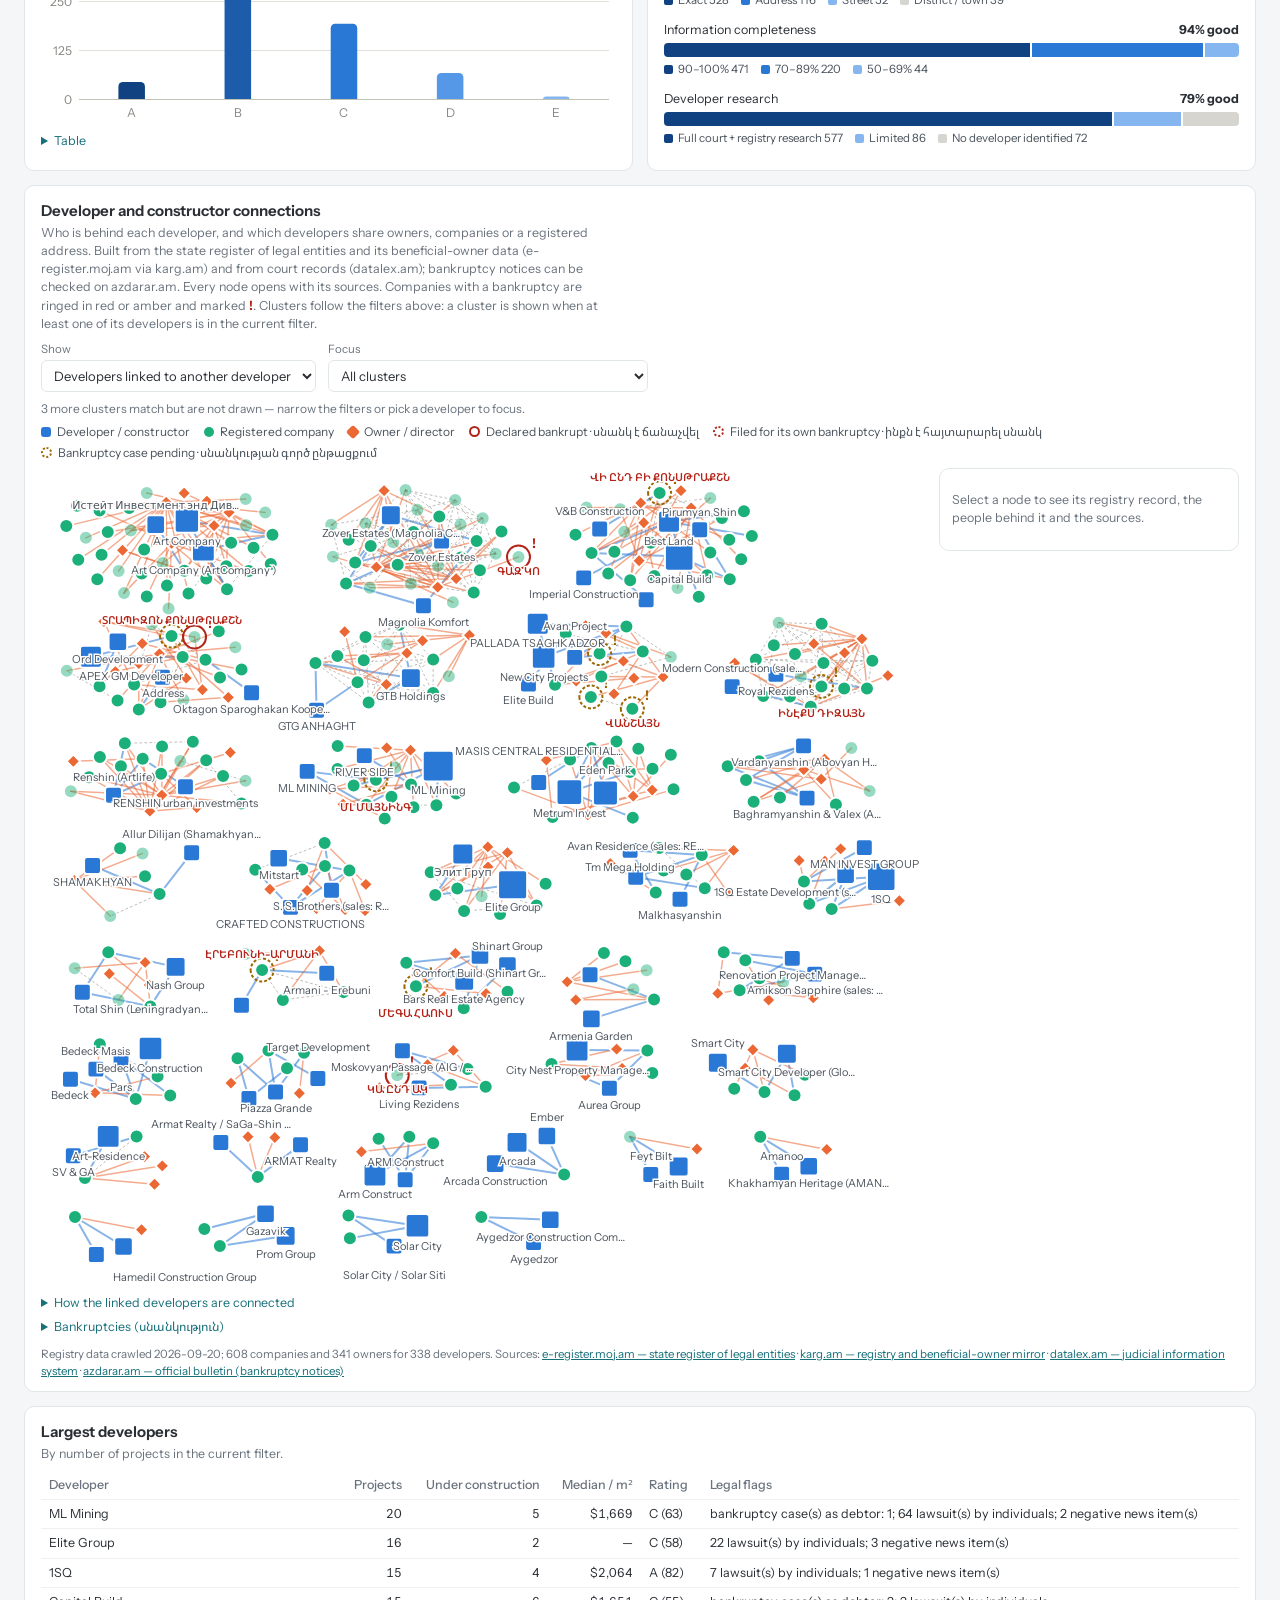
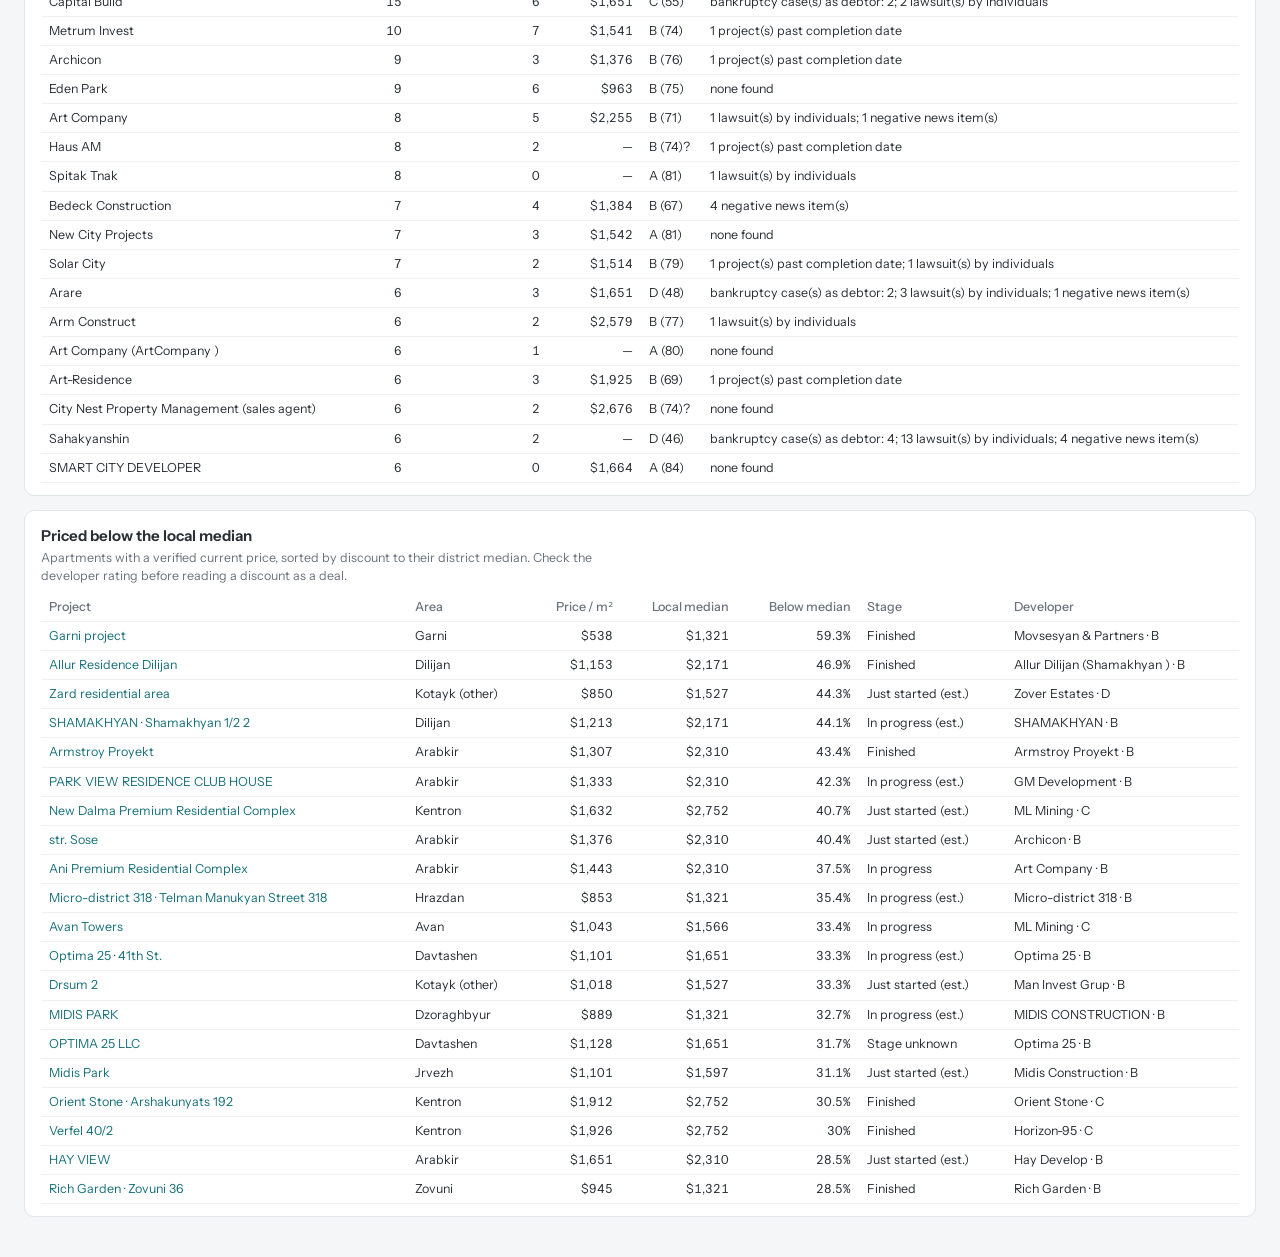
==== commit b0eb441c: "Add developer/constructor connections graph to the analytics page Who is behind each developer, and " ====
--- a/web/analytics.html
+++ b/web/analytics.html
@@ -83,6 +83,37 @@
       <div id="ch-quality"></div>
     </article>
 
+    <article class="card span-2" id="an-connections">
+      <header>
+        <h2>Developer and constructor connections</h2>
+        <p class="muted">
+          Who is behind each developer, and which developers share owners, companies or a registered address.
+          Built from the state register of legal entities and its beneficial-owner data (e-register.moj.am via
+          karg.am) and from court records (datalex.am); bankruptcy notices can be checked on azdarar.am. Every
+          node opens with its sources. Companies with a bankruptcy are ringed in red or amber and marked
+          <b class="cn-flag">!</b>. Clusters follow the filters above: a cluster is shown when at least one of
+          its developers is in the current filter.
+        </p>
+      </header>
+      <div class="cn-controls">
+        <label>Show<select id="cn-scope">
+          <option value="linked">Developers linked to another developer</option>
+          <option value="flagged">Clusters with a bankruptcy</option>
+          <option value="all">Every developer with registry data</option>
+        </select></label>
+        <label>Focus<select id="cn-focus"><option value="">All clusters</option></select></label>
+      </div>
+      <p class="cn-note muted" id="cn-note"></p>
+      <div class="legend-row" id="cn-legend"></div>
+      <div class="cn-split">
+        <div class="chart" id="ch-connections"></div>
+        <aside class="cn-panel" id="cn-panel" aria-live="polite"></aside>
+      </div>
+      <details class="an-table"><summary>How the linked developers are connected</summary><div id="tb-connections" class="an-scroll"></div></details>
+      <details class="an-table"><summary>Bankruptcies (սնանկություն)</summary><div id="tb-bankrupt" class="an-scroll"></div></details>
+      <p class="cn-sources muted" id="cn-sources"></p>
+    </article>
+
     <article class="card span-2">
       <header><h2>Largest developers</h2><p class="muted">By number of projects in the current filter.</p></header>
       <div id="tb-developers" class="an-scroll"></div>
--- a/web/analytics.css
+++ b/web/analytics.css
@@ -96,6 +96,52 @@
 .an-tip span { display: block; color: var(--basalt-2); }
 .an-tip em { display: block; font-style: normal; color: var(--muted); }
 
+/* ---------- Connections graph ---------- */
+.cn-controls { display: flex; flex-wrap: wrap; gap: 8px 12px; align-items: end; margin: 0 0 8px; }
+.cn-controls label { display: flex; flex-direction: column; gap: 2px; font-size: 11.5px; color: var(--muted); }
+.cn-controls select { font-size: 13px; color: var(--ink); padding: 6px 8px; border: 1px solid var(--line); border-radius: var(--radius-sm); background: #fff; min-width: 190px; max-width: 320px; }
+.cn-controls select:focus { border-color: var(--teal); box-shadow: var(--focus); outline: none; }
+.cn-flag { color: var(--high); }
+.cn-note { font-size: 12px; margin: 0 0 6px; }
+.cn-note:empty { display: none; }
+.cn-split { display: grid; grid-template-columns: minmax(0, 1fr) 300px; gap: 12px; align-items: start; }
+.cn-panel { border: 1px solid var(--line); border-radius: var(--radius); padding: 10px 12px; font-size: 12.5px; max-height: 620px; overflow: auto; }
+.cn-panel h3 { margin: 0 0 2px; font-size: 14px; font-weight: 650; }
+.cn-panel .cn-kind { color: var(--muted); font-size: 11.5px; text-transform: uppercase; letter-spacing: .03em; }
+.cn-panel dl { display: grid; grid-template-columns: auto 1fr; gap: 3px 10px; margin: 8px 0; }
+.cn-panel dt { color: var(--muted); }
+.cn-panel dd { margin: 0; }
+.cn-panel ul { margin: 6px 0 0; padding-left: 16px; }
+.cn-panel li { margin-bottom: 3px; }
+.cn-panel a { color: var(--teal); }
+.cn-panel .cn-status { display: inline-flex; align-items: center; gap: 5px; border-radius: 999px; padding: 2px 9px; font-size: 11.5px; font-weight: 600; }
+.cn-panel .cn-status.declared, .cn-panel .cn-status.self_declared { background: var(--high-bg); color: var(--high); }
+.cn-panel .cn-status.case { background: var(--ok-bg); color: var(--ok); }
+.cn-panel .cn-basis { margin: 6px 0 0; color: var(--basalt-2); }
+.cn-empty { color: var(--muted); }
+.cn-sources { font-size: 11.5px; margin: 10px 0 0; }
+.cn-sources a { color: var(--teal); }
+svg.graph { width: 100%; height: auto; overflow: visible; }
+svg.graph .node { cursor: pointer; transition: opacity .12s; outline: none; }
+svg.graph .node:hover, svg.graph .node:focus-visible { opacity: .82; }
+svg.graph .node:focus-visible path { stroke: var(--teal); stroke-width: 3; }
+svg.graph .node.dim { opacity: .18; }
+svg.graph .g-label { fill: var(--basalt-2); font-size: 11px; paint-order: stroke; stroke: #fff; stroke-width: 3px; }
+svg.graph .g-label.flagged { fill: var(--high); font-weight: 600; }
+svg.graph .g-label.dim { opacity: .2; }
+svg.graph .g-flag { font-size: 13px; font-weight: 700; }
+svg.graph .link { pointer-events: none; }
+svg.graph .hit { cursor: default; }
+.cn-status-key { display: inline-flex; align-items: center; gap: 5px; }
+.cn-status-key i { width: 11px; height: 11px; border-radius: 50%; border: 2px solid var(--high); display: inline-block; }
+.cn-status-key i.dashed { border-style: dotted; }
+.cn-status-key i.case { border-color: var(--ok); border-style: dotted; }
+
+@media (max-width: 900px) {
+  .cn-split { grid-template-columns: 1fr; }
+  .cn-panel { max-height: none; }
+}
+
 @media (max-width: 900px) {
   .an-grid { grid-template-columns: 1fr; padding: 12px 16px 32px; }
   .span-2 { grid-column: auto; }
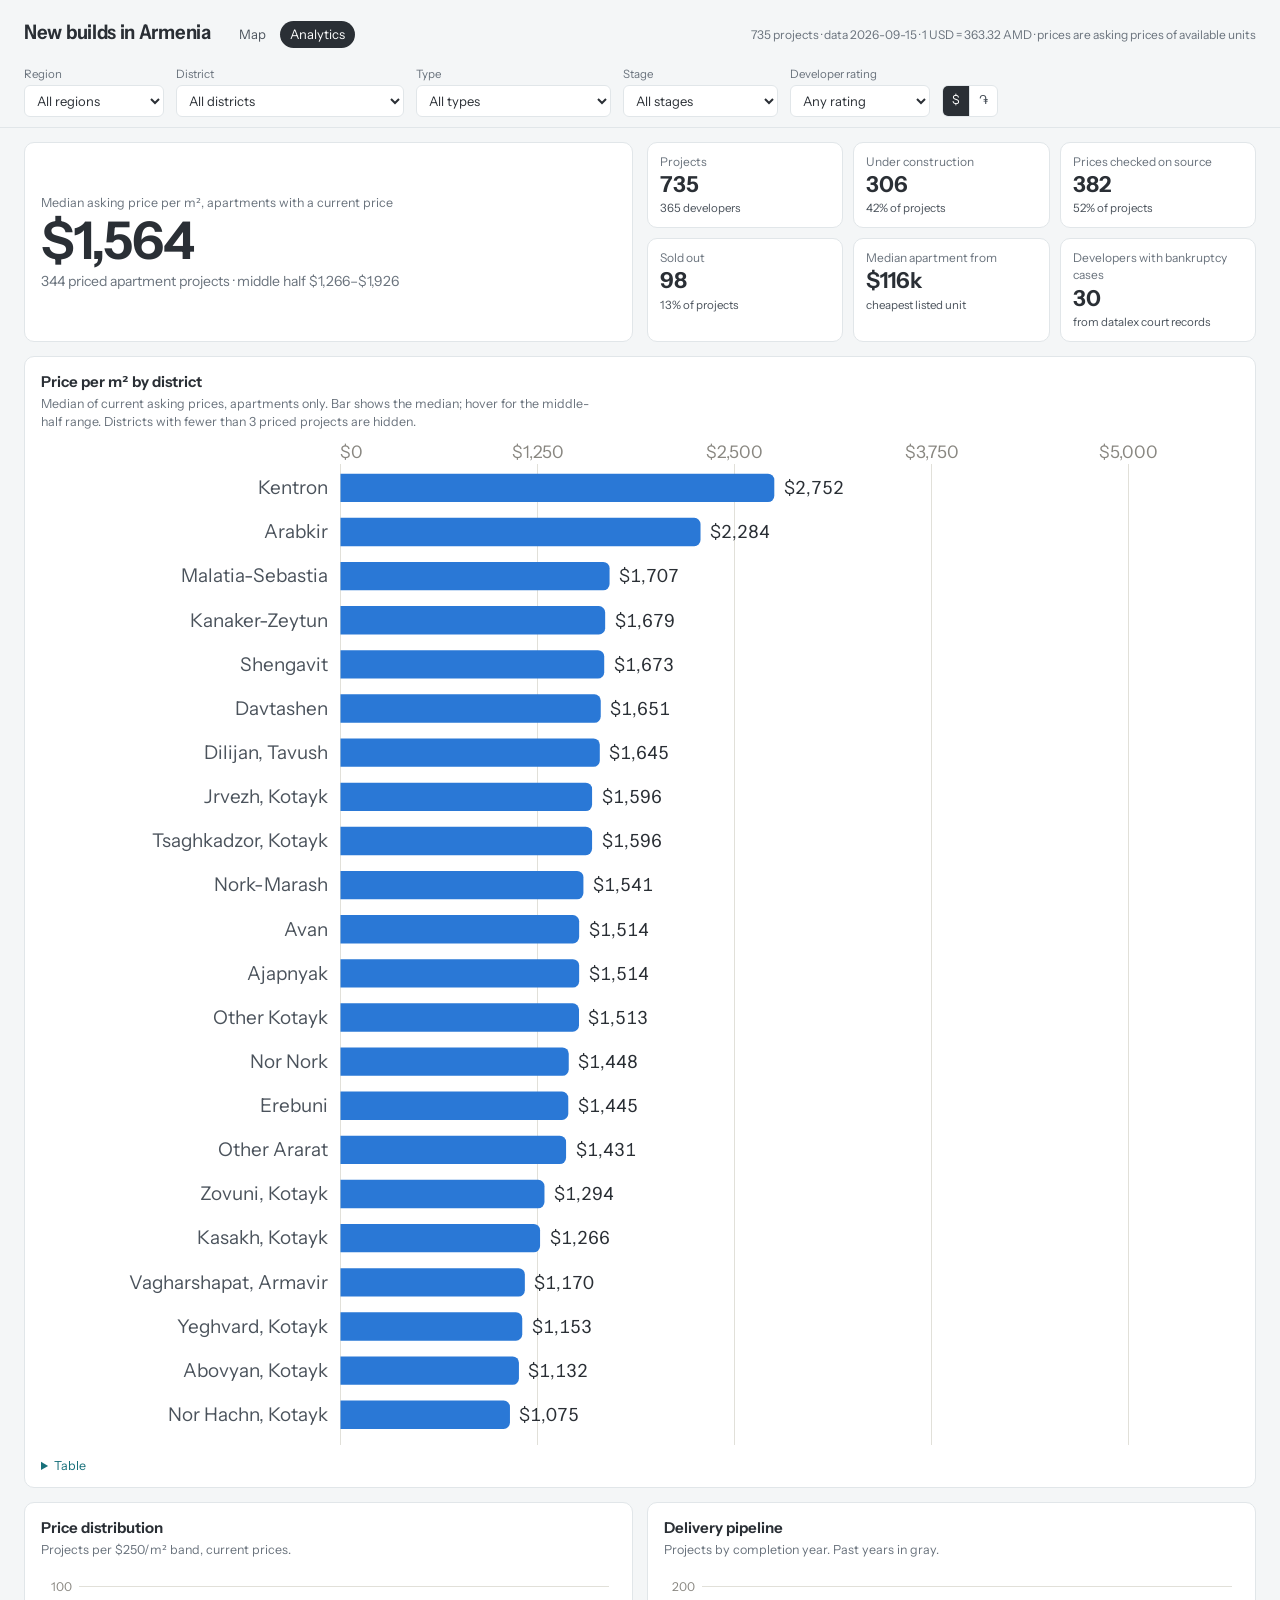
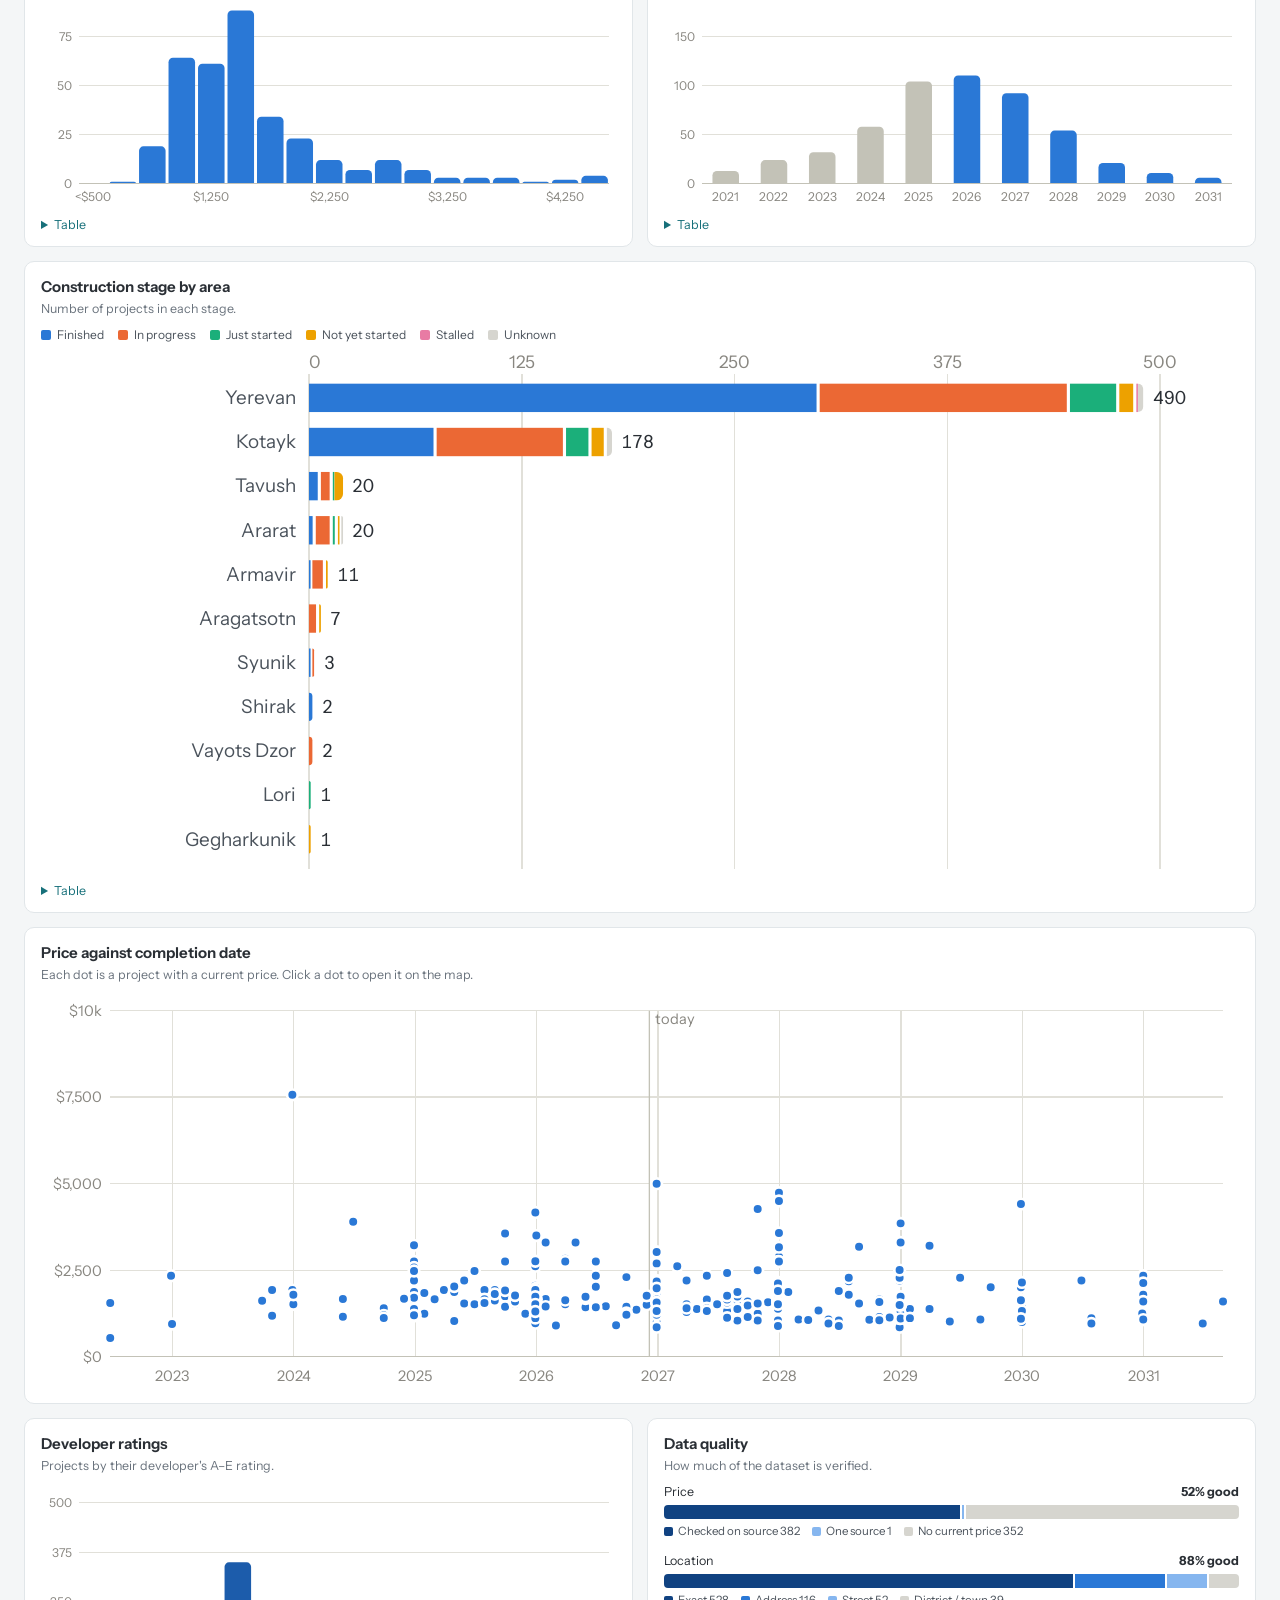
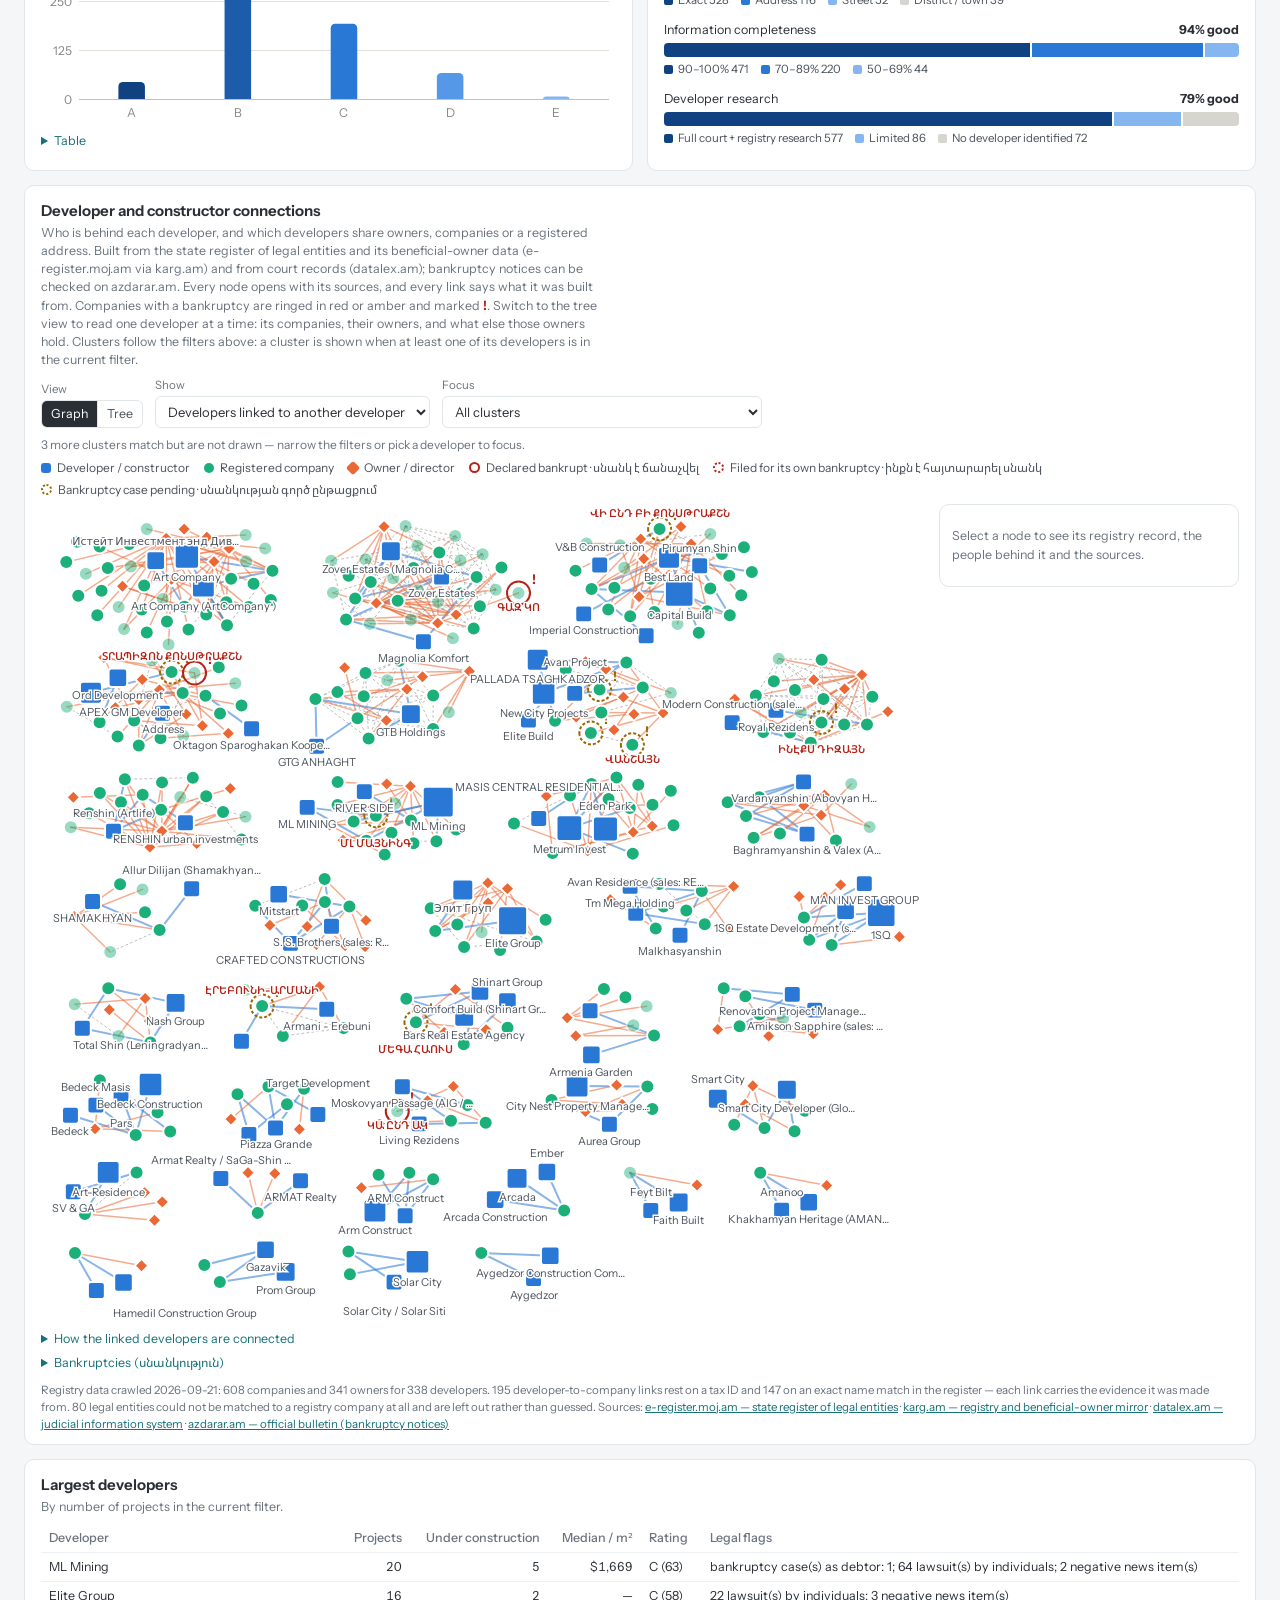
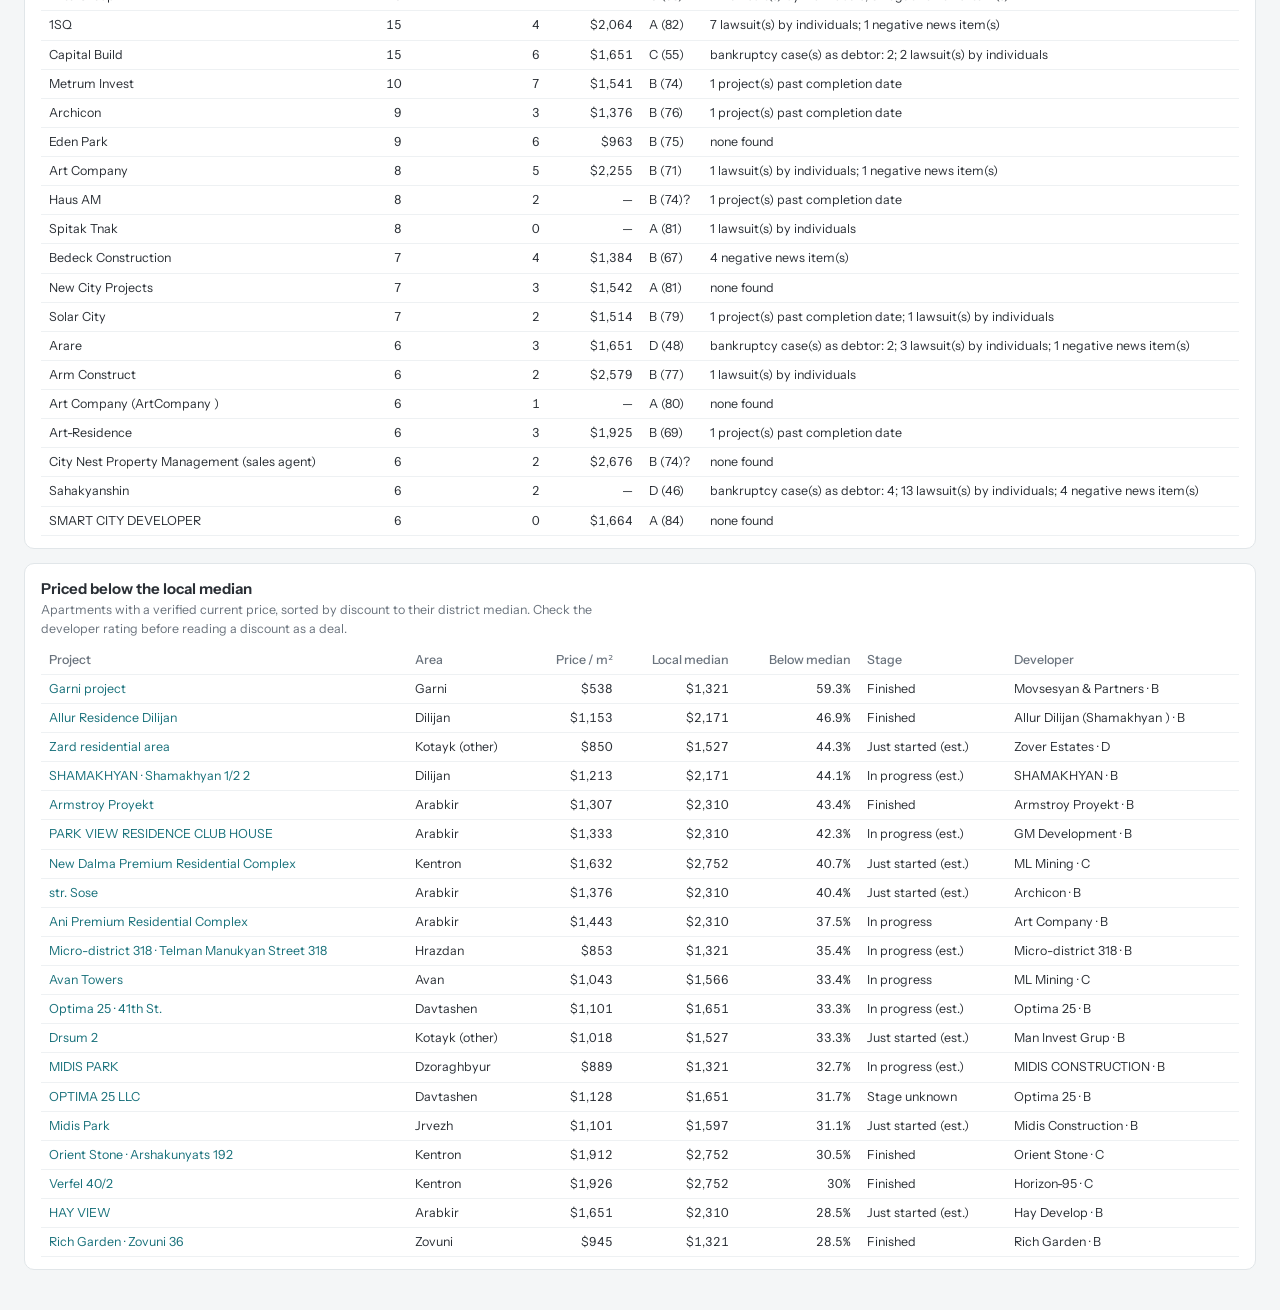
==== commit 0493e029: "Add a tree view to the connections card and show every link's evidence - web/js/tree.js: a collapsib" ====
--- a/web/analytics.html
+++ b/web/analytics.html
@@ -90,12 +90,16 @@
           Who is behind each developer, and which developers share owners, companies or a registered address.
           Built from the state register of legal entities and its beneficial-owner data (e-register.moj.am via
           karg.am) and from court records (datalex.am); bankruptcy notices can be checked on azdarar.am. Every
-          node opens with its sources. Companies with a bankruptcy are ringed in red or amber and marked
-          <b class="cn-flag">!</b>. Clusters follow the filters above: a cluster is shown when at least one of
-          its developers is in the current filter.
+          node opens with its sources, and every link says what it was built from. Companies with a bankruptcy
+          are ringed in red or amber and marked <b class="cn-flag">!</b>. Switch to the tree view to read one
+          developer at a time: its companies, their owners, and what else those owners hold. Clusters follow the
+          filters above: a cluster is shown when at least one of its developers is in the current filter.
         </p>
       </header>
       <div class="cn-controls">
+        <label>View<span class="seg" id="cn-view" aria-label="View">
+          <button type="button" data-view="graph" class="on">Graph</button><button type="button" data-view="tree">Tree</button>
+        </span></label>
         <label>Show<select id="cn-scope">
           <option value="linked">Developers linked to another developer</option>
           <option value="flagged">Clusters with a bankruptcy</option>
@@ -107,6 +111,7 @@
       <div class="legend-row" id="cn-legend"></div>
       <div class="cn-split">
         <div class="chart" id="ch-connections"></div>
+        <div id="ch-connections-tree" hidden></div>
         <aside class="cn-panel" id="cn-panel" aria-live="polite"></aside>
       </div>
       <details class="an-table"><summary>How the linked developers are connected</summary><div id="tb-connections" class="an-scroll"></div></details>
--- a/web/analytics.css
+++ b/web/analytics.css
@@ -137,6 +137,39 @@
 .cn-status-key i.dashed { border-style: dotted; }
 .cn-status-key i.case { border-color: var(--ok); border-style: dotted; }
 
+/* tree view */
+.cn-tree { border: 1px solid var(--line); border-radius: var(--radius); padding: 6px 10px 10px; max-height: 720px; overflow: auto; font-size: 12.5px; }
+.cn-branch { border-bottom: 1px solid var(--line-soft); padding: 2px 0; }
+.cn-branch:last-child { border-bottom: 0; }
+.cn-branch > summary { cursor: pointer; padding: 5px 2px; border-radius: var(--radius-sm); }
+.cn-branch > summary:hover { background: var(--paper); }
+.cn-branch > summary::-webkit-details-marker { display: none; }
+.cn-branch > summary::marker { content: ""; }
+.cn-branch > summary::before {
+  content: ""; width: 6px; height: 6px; flex: none; align-self: center; margin-right: 2px;
+  border-right: 1.5px solid var(--muted); border-bottom: 1.5px solid var(--muted);
+  transform: rotate(-45deg); transition: transform .12s;
+}
+.cn-branch[open] > summary::before { transform: rotate(45deg); }
+.cn-row { display: flex; flex-wrap: wrap; align-items: baseline; gap: 4px 8px; padding: 3px 2px; border-radius: var(--radius-sm); }
+.cn-row.on { background: var(--tuff); }
+.cn-root b { font-size: 13px; }
+.cn-mark { width: 9px; height: 9px; border-radius: 2px; display: inline-block; align-self: center; flex: none; }
+.cn-mark-company { border-radius: 50%; }
+.cn-mark-person { transform: rotate(45deg); }
+.cn-name { border: 0; background: none; padding: 0; font: inherit; color: var(--ink); cursor: pointer; text-align: left; }
+.cn-name:hover { color: var(--teal); text-decoration: underline; text-underline-offset: 2px; }
+.cn-rel { color: var(--basalt-2); }
+.cn-meta { color: var(--muted); }
+.cn-tag { background: var(--teal-wash); color: var(--teal-ink); border-radius: 999px; padding: 1px 8px; font-size: 11.5px; }
+.cn-src { color: var(--teal); font-size: 11.5px; }
+.cn-more { color: var(--muted); }
+.cn-list { list-style: none; margin: 0 0 0 7px; padding: 0 0 0 12px; border-left: 1px solid var(--line); }
+.cn-item { padding: 0; }
+.cn-tree .cn-status { border-radius: 999px; padding: 1px 8px; font-size: 11px; font-weight: 600; }
+.cn-tree .cn-status.declared, .cn-tree .cn-status.self_declared { background: var(--high-bg); color: var(--high); }
+.cn-tree .cn-status.case { background: var(--ok-bg); color: var(--ok); }
+
 @media (max-width: 900px) {
   .cn-split { grid-template-columns: 1fr; }
   .cn-panel { max-height: none; }
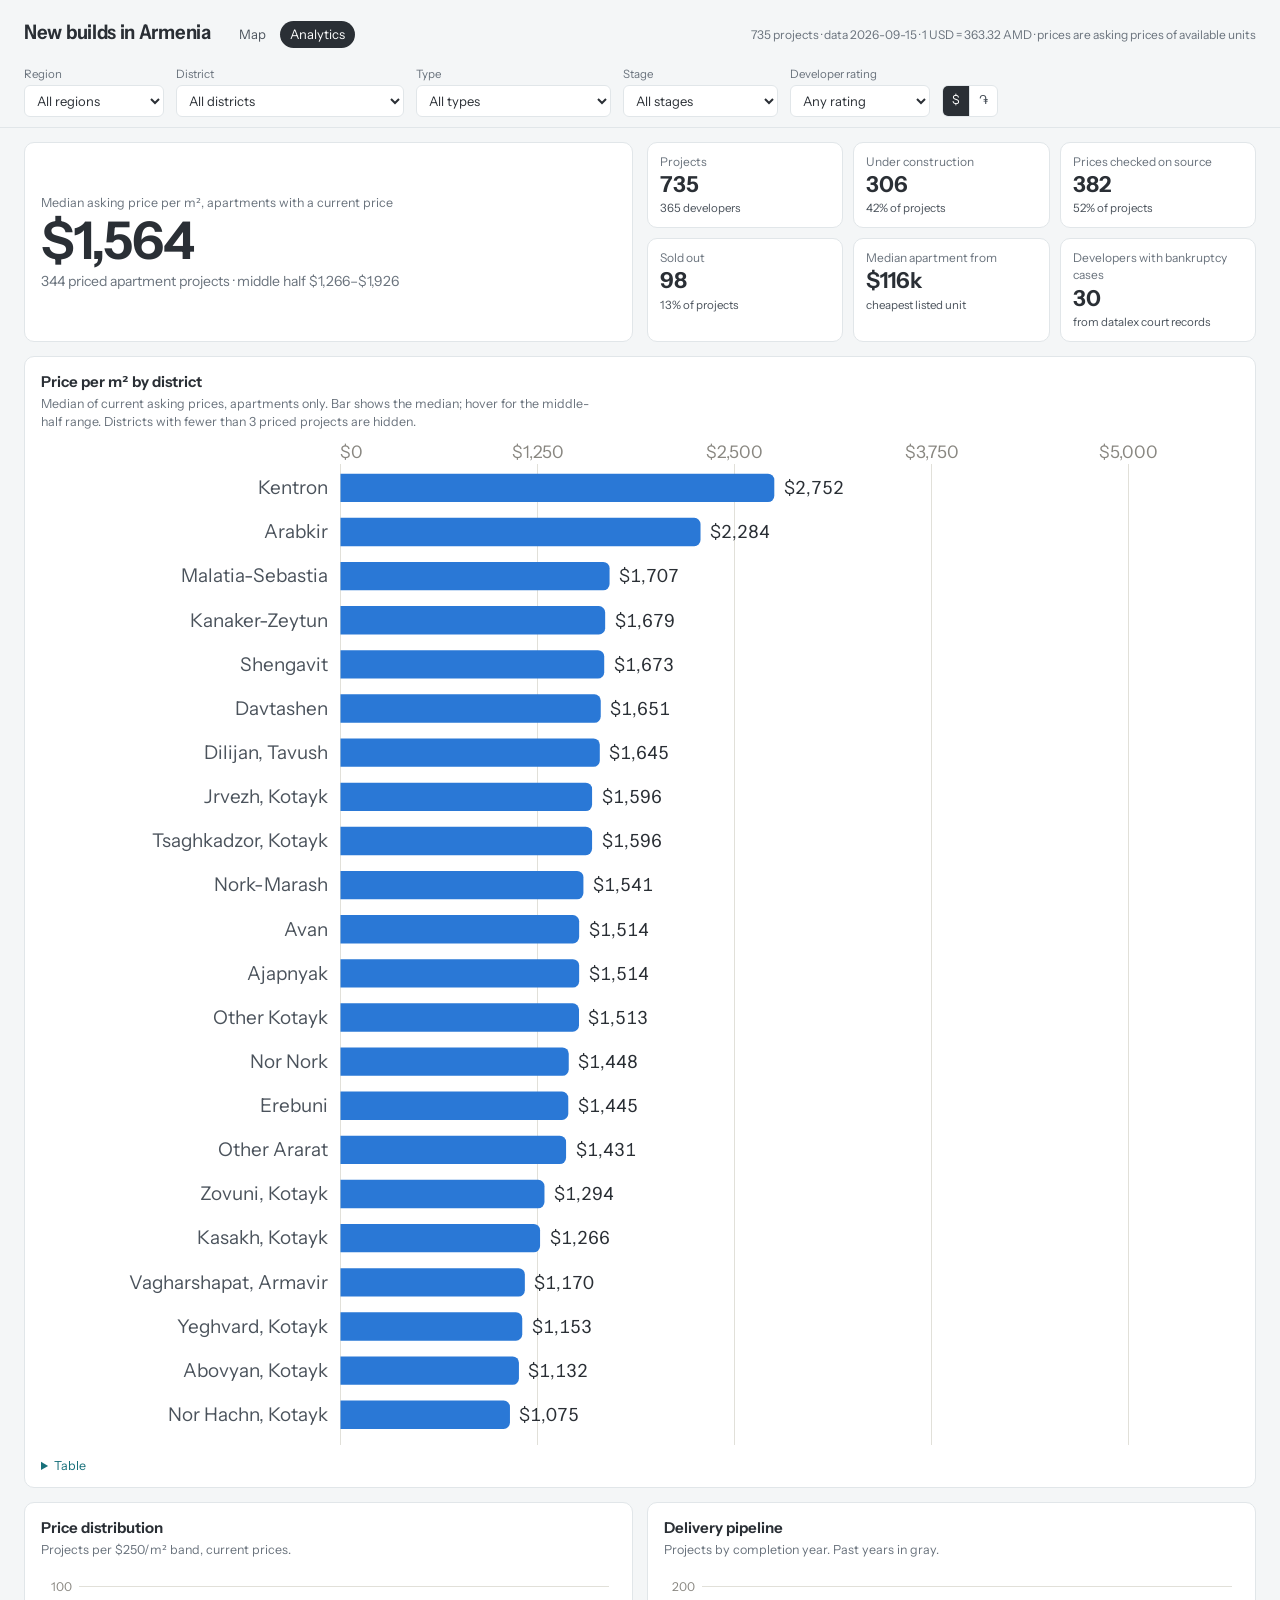
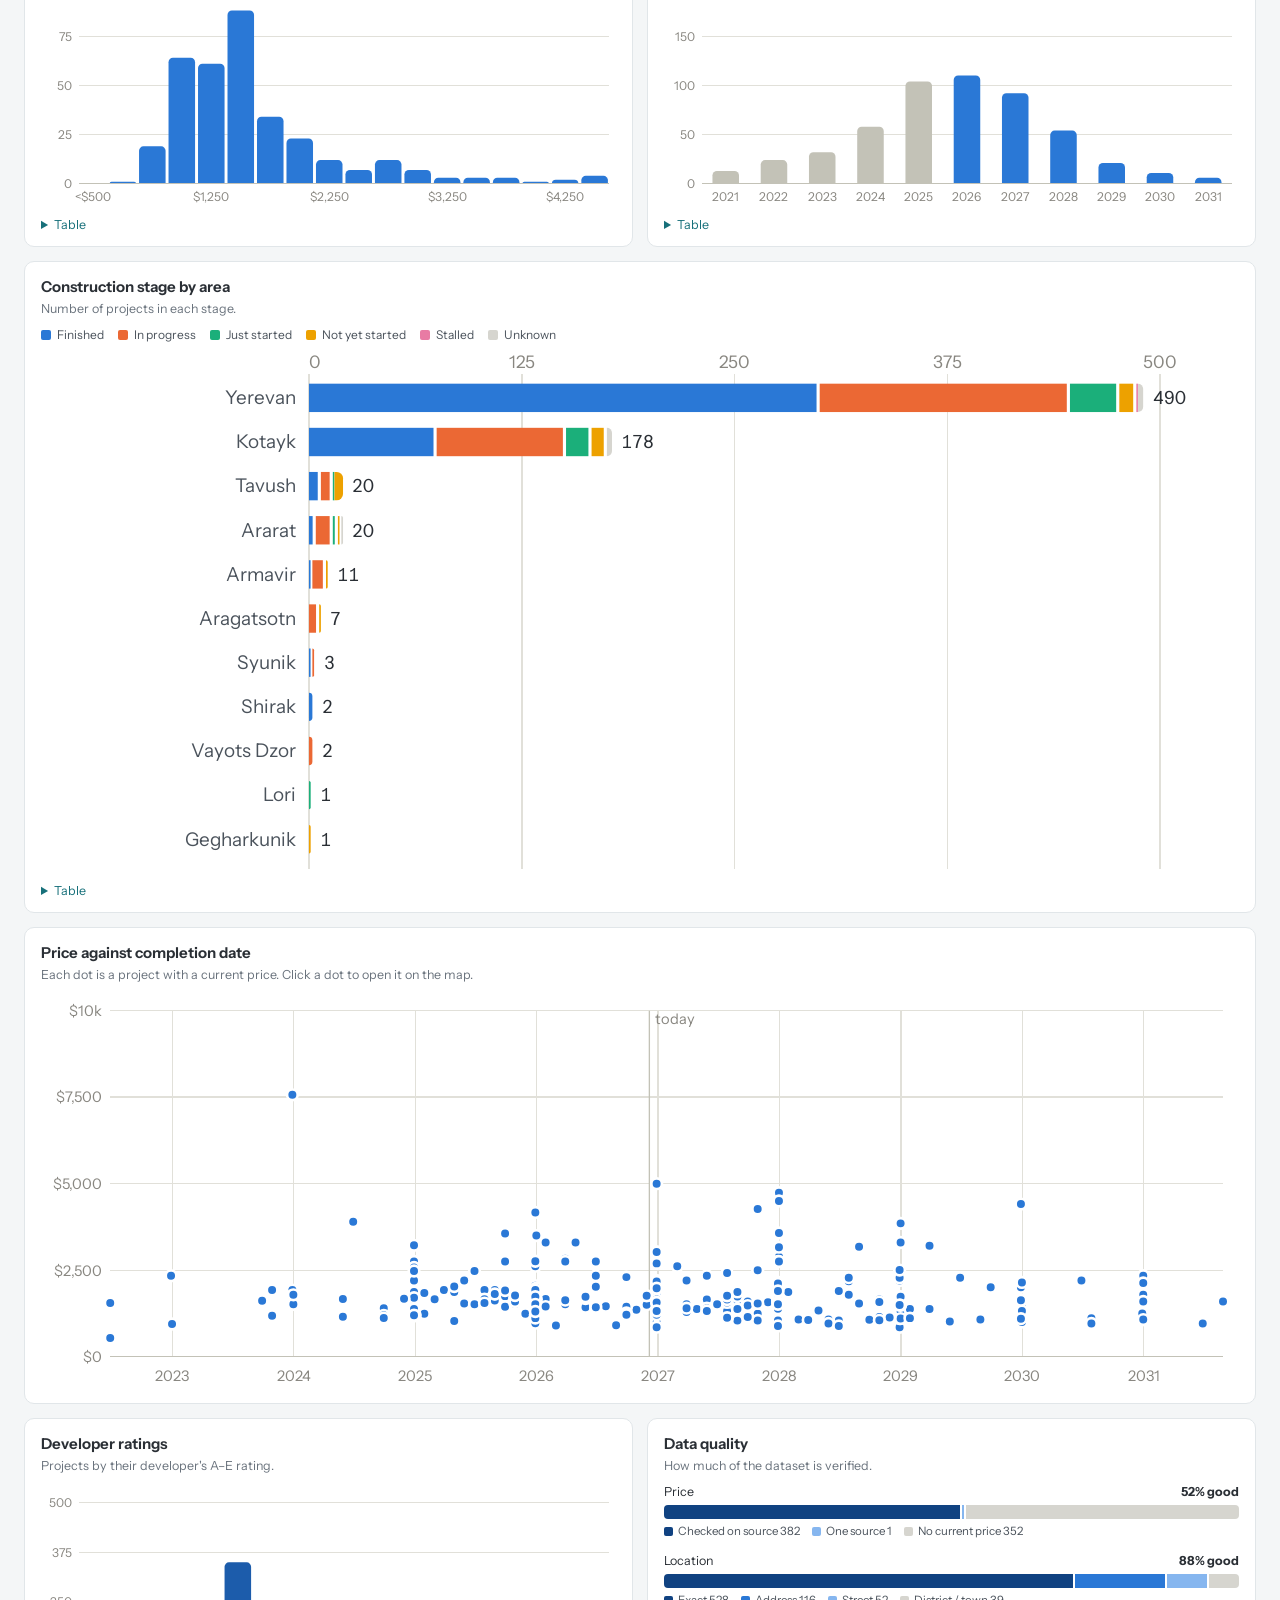
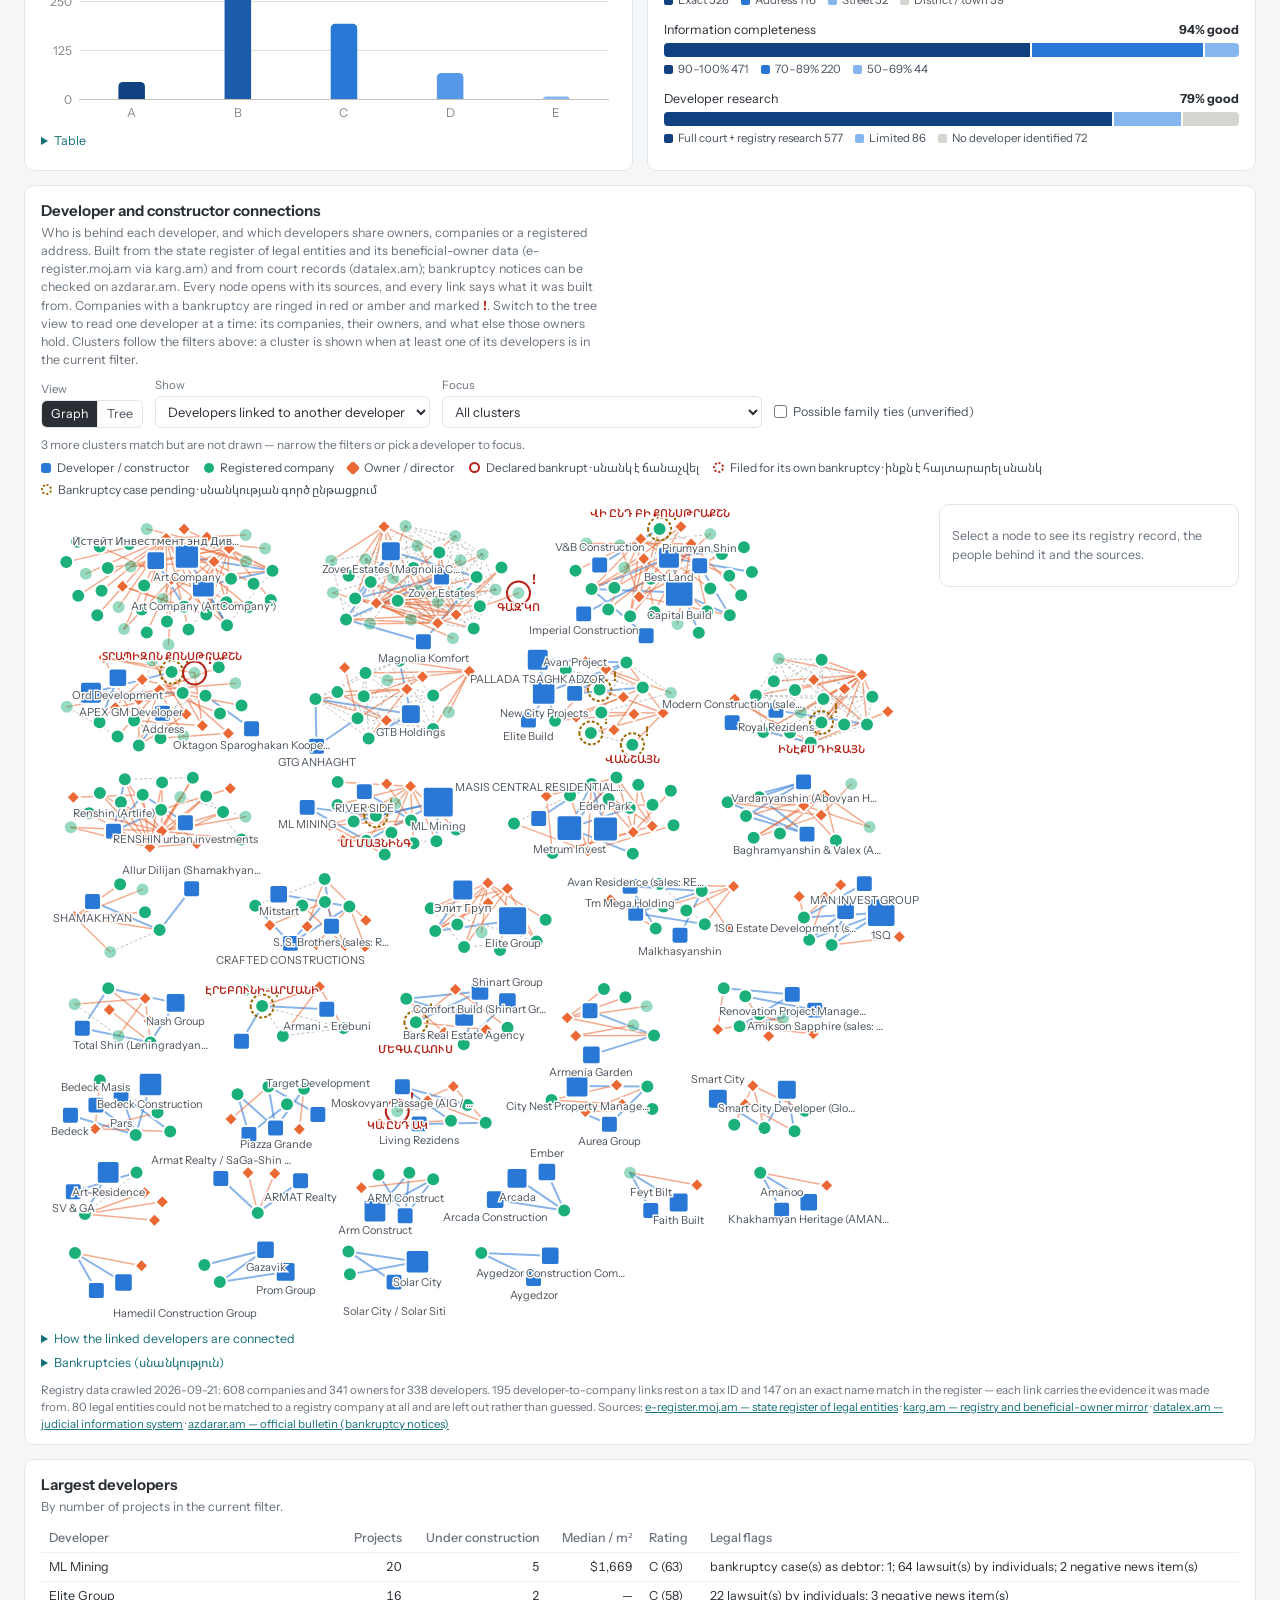
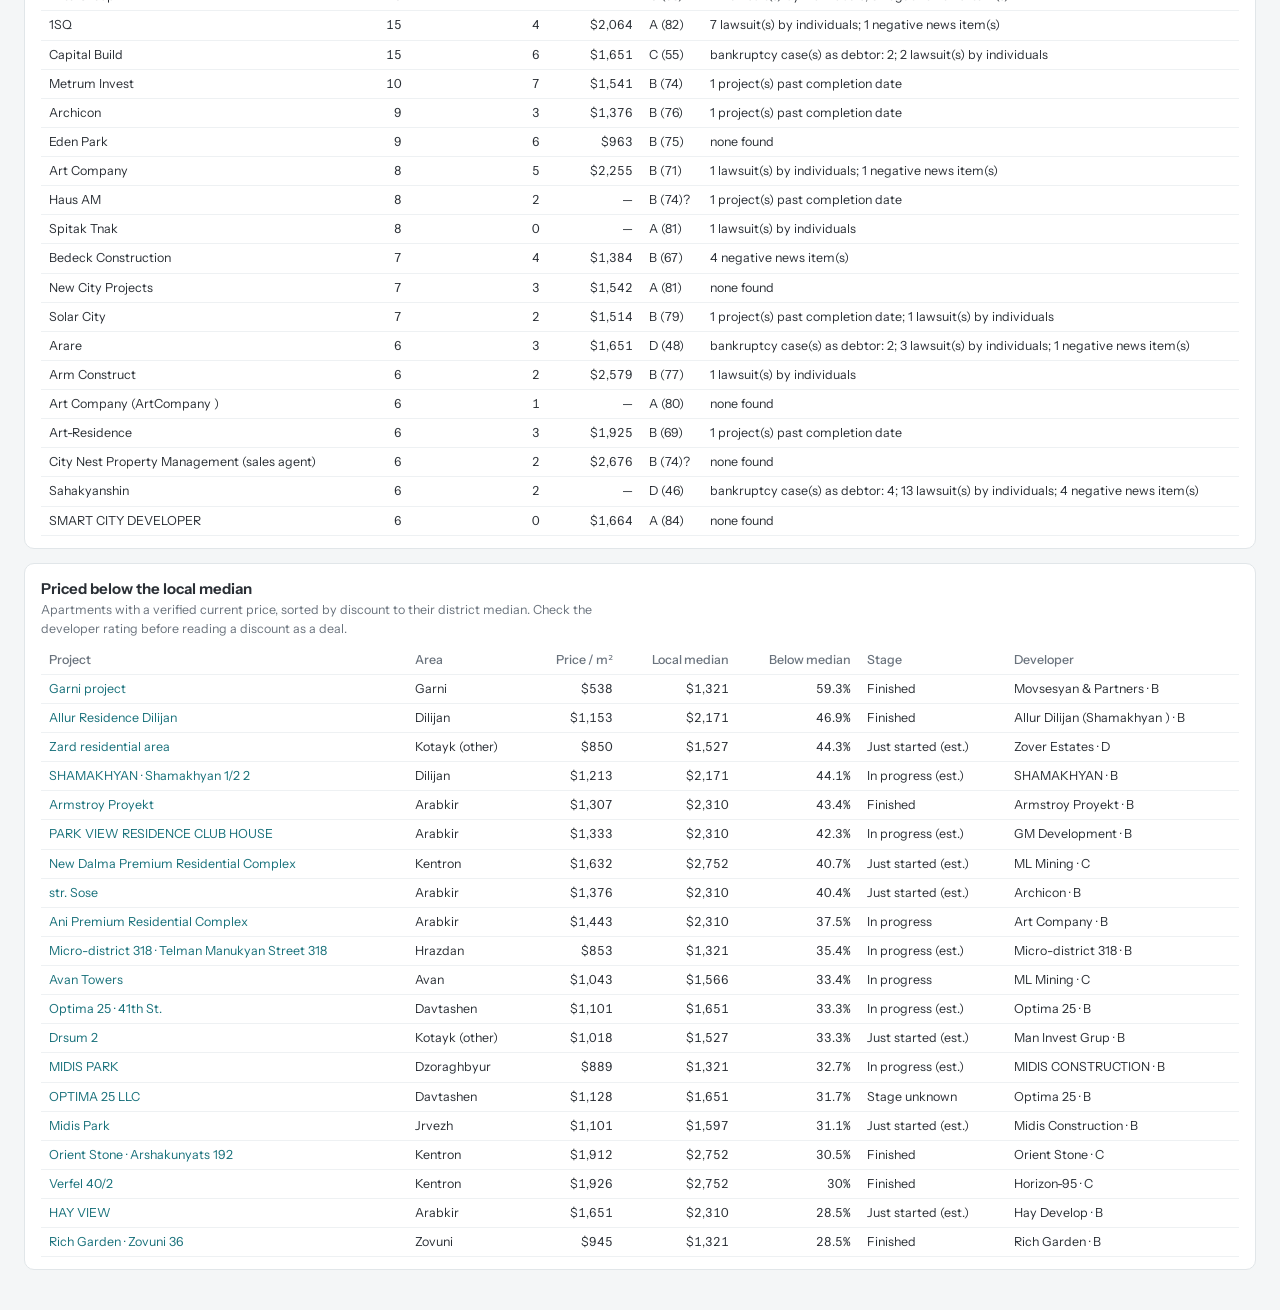
==== commit 6690c345: "Add an azdarar.py bulletin checker and a documented family-tie layer azdarar.am (the official bullet" ====
--- a/web/analytics.html
+++ b/web/analytics.html
@@ -106,6 +106,9 @@
           <option value="all">Every developer with registry data</option>
         </select></label>
         <label>Focus<select id="cn-focus"><option value="">All clusters</option></select></label>
+        <label class="cn-check" title="Owners in one cluster who share a surname, or who appear twice under the same name. Kinship is not published by any Armenian register, so these are leads to check, not facts.">
+          <input type="checkbox" id="cn-family"> Possible family ties (unverified)
+        </label>
       </div>
       <p class="cn-note muted" id="cn-note"></p>
       <div class="legend-row" id="cn-legend"></div>
--- a/web/analytics.css
+++ b/web/analytics.css
@@ -102,6 +102,8 @@
 .cn-controls select { font-size: 13px; color: var(--ink); padding: 6px 8px; border: 1px solid var(--line); border-radius: var(--radius-sm); background: #fff; min-width: 190px; max-width: 320px; }
 .cn-controls select:focus { border-color: var(--teal); box-shadow: var(--focus); outline: none; }
 .cn-flag { color: var(--high); }
+.cn-controls .cn-check { flex-direction: row; align-items: center; gap: 6px; font-size: 12.5px; color: var(--basalt-2); padding-bottom: 7px; }
+.cn-controls .cn-check input { accent-color: var(--teal); margin: 0; }
 .cn-note { font-size: 12px; margin: 0 0 6px; }
 .cn-note:empty { display: none; }
 .cn-split { display: grid; grid-template-columns: minmax(0, 1fr) 300px; gap: 12px; align-items: start; }
@@ -160,6 +162,7 @@
 .cn-name { border: 0; background: none; padding: 0; font: inherit; color: var(--ink); cursor: pointer; text-align: left; }
 .cn-name:hover { color: var(--teal); text-decoration: underline; text-underline-offset: 2px; }
 .cn-rel { color: var(--basalt-2); }
+.cn-rel.cn-lead { color: var(--muted); font-style: italic; }
 .cn-meta { color: var(--muted); }
 .cn-tag { background: var(--teal-wash); color: var(--teal-ink); border-radius: 999px; padding: 1px 8px; font-size: 11.5px; }
 .cn-src { color: var(--teal); font-size: 11.5px; }
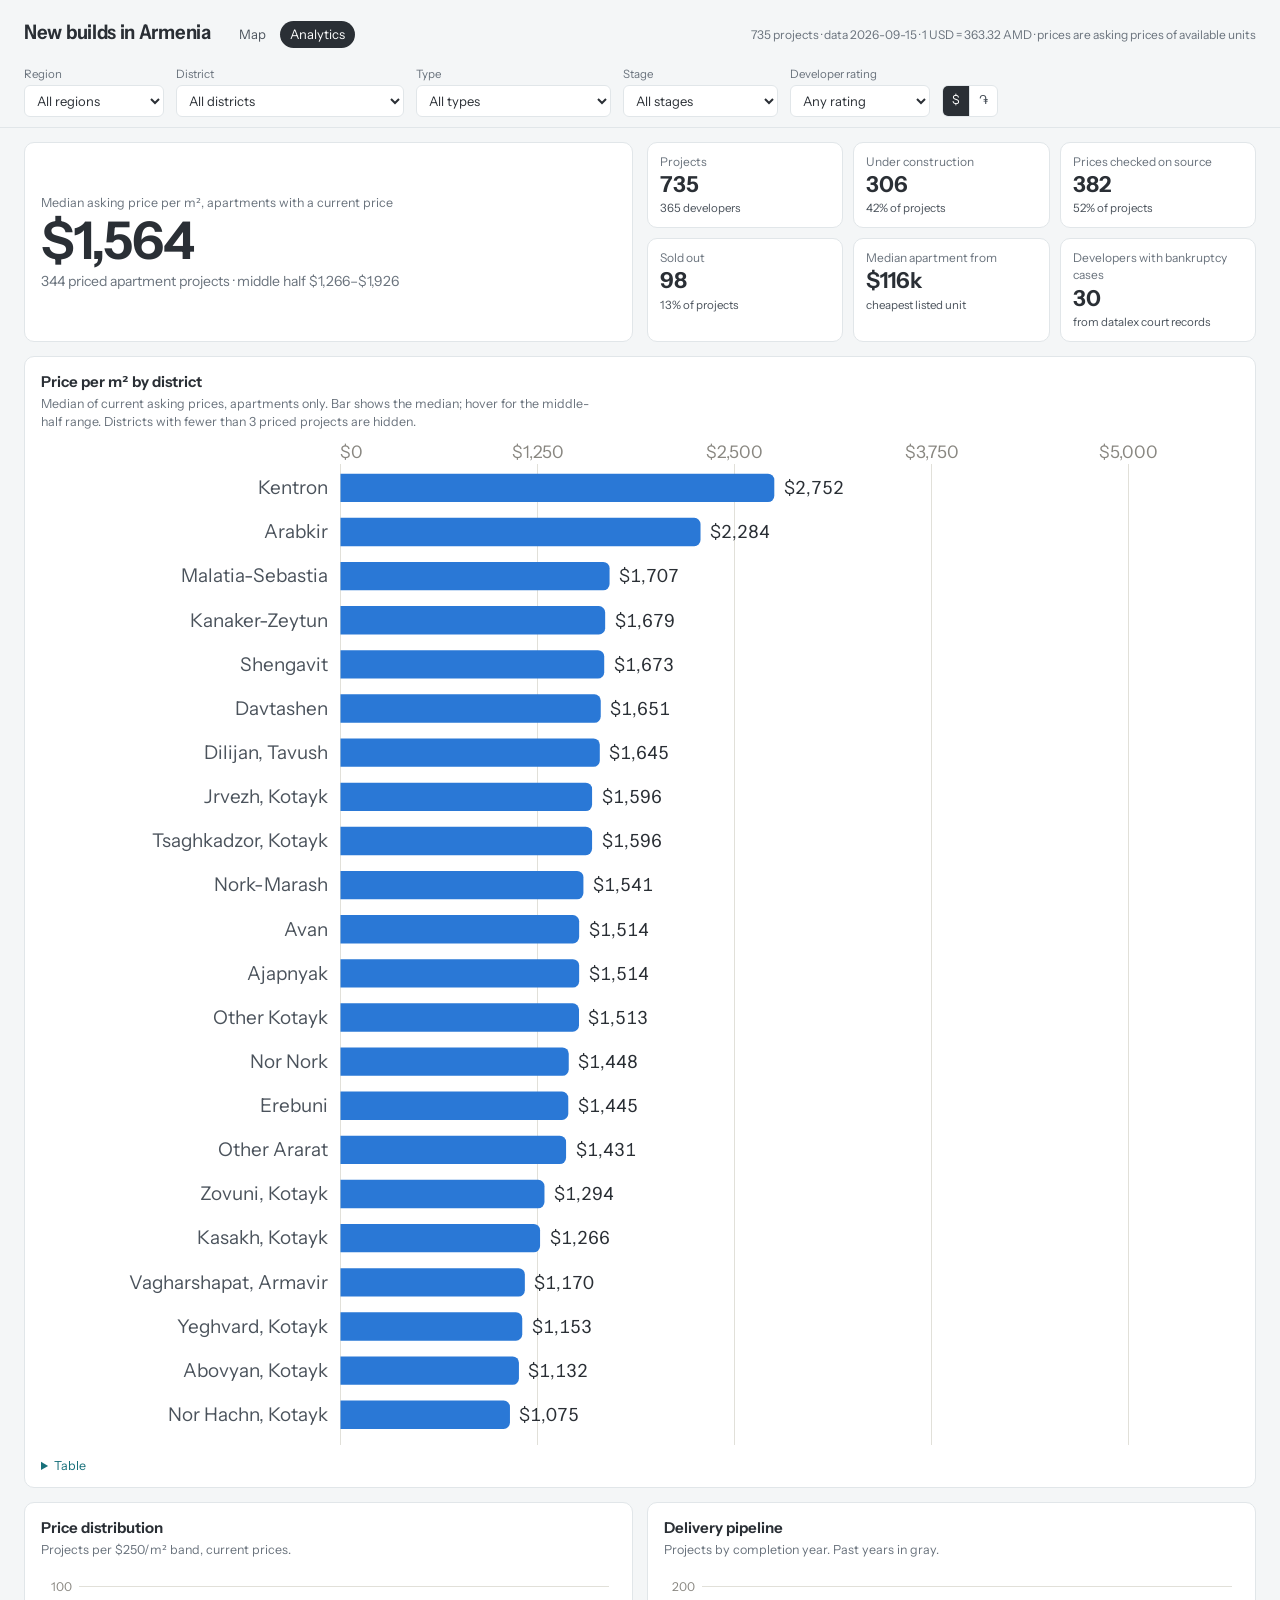
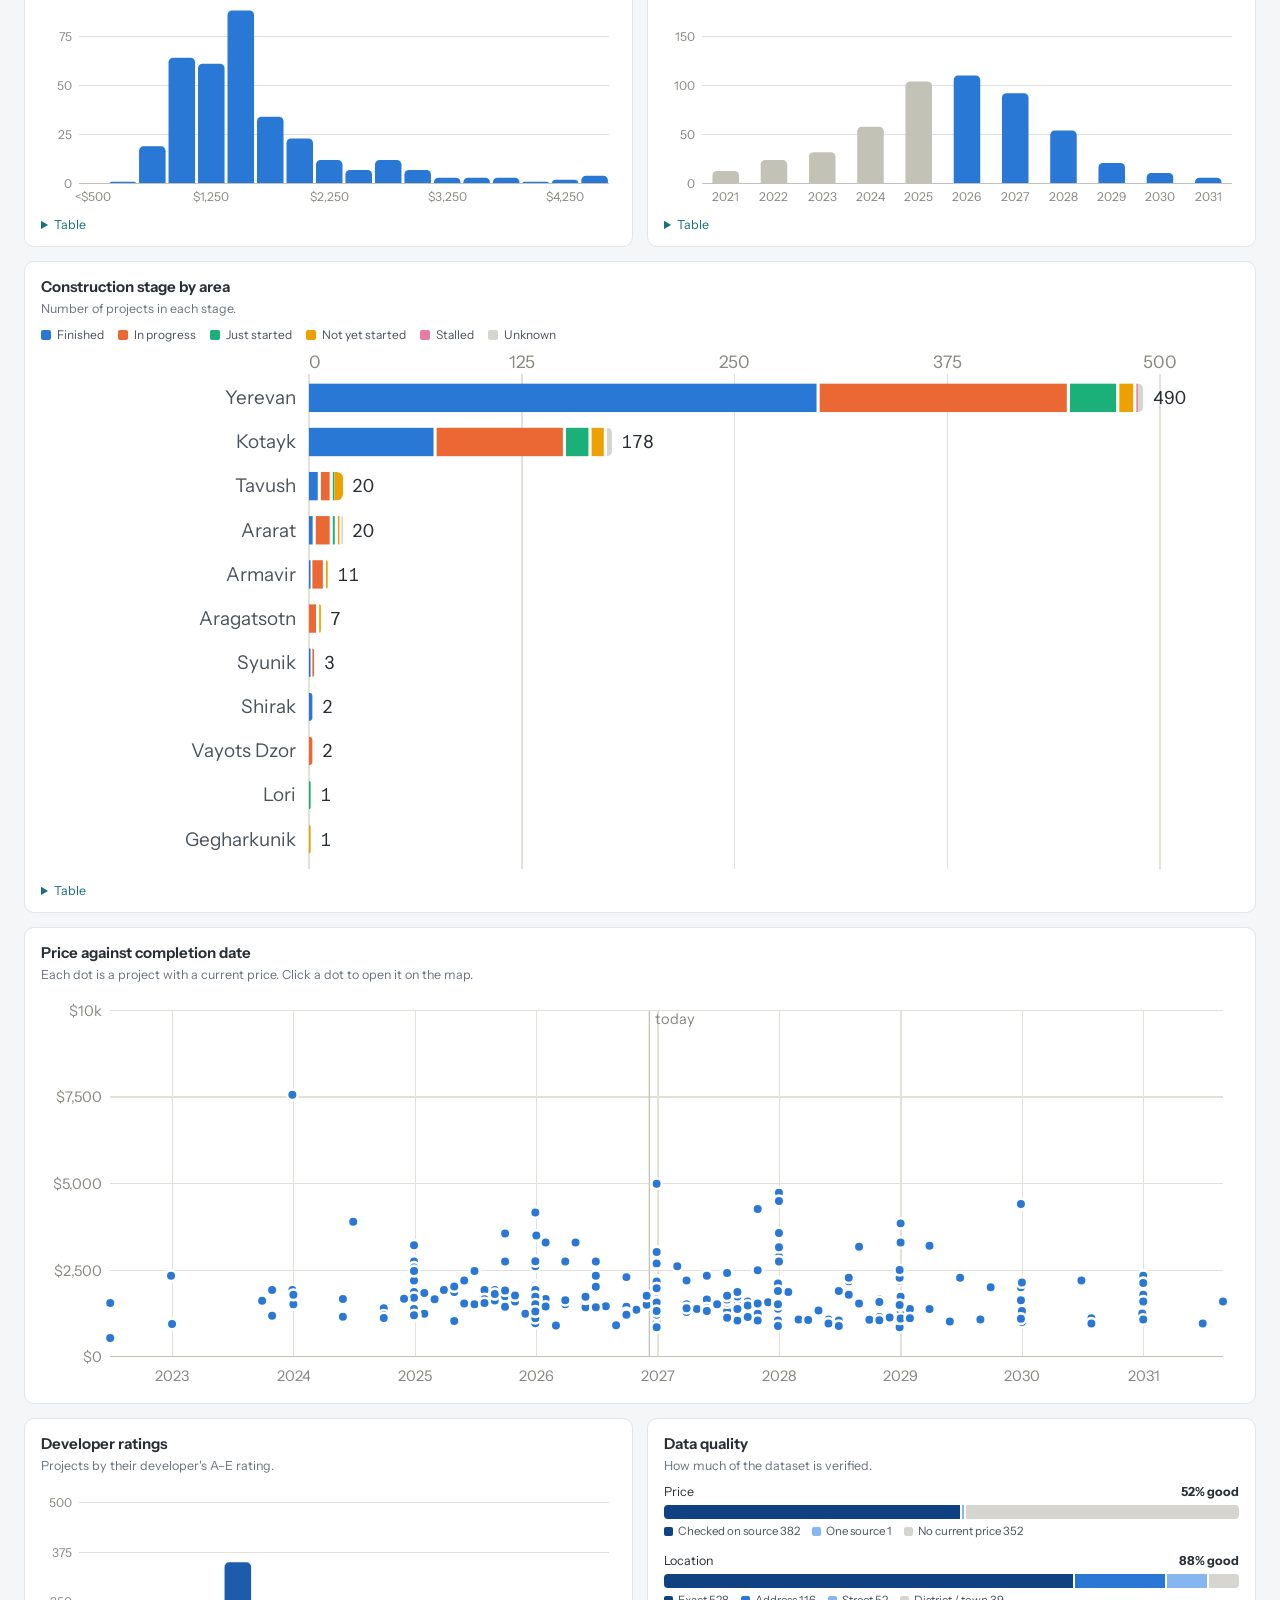
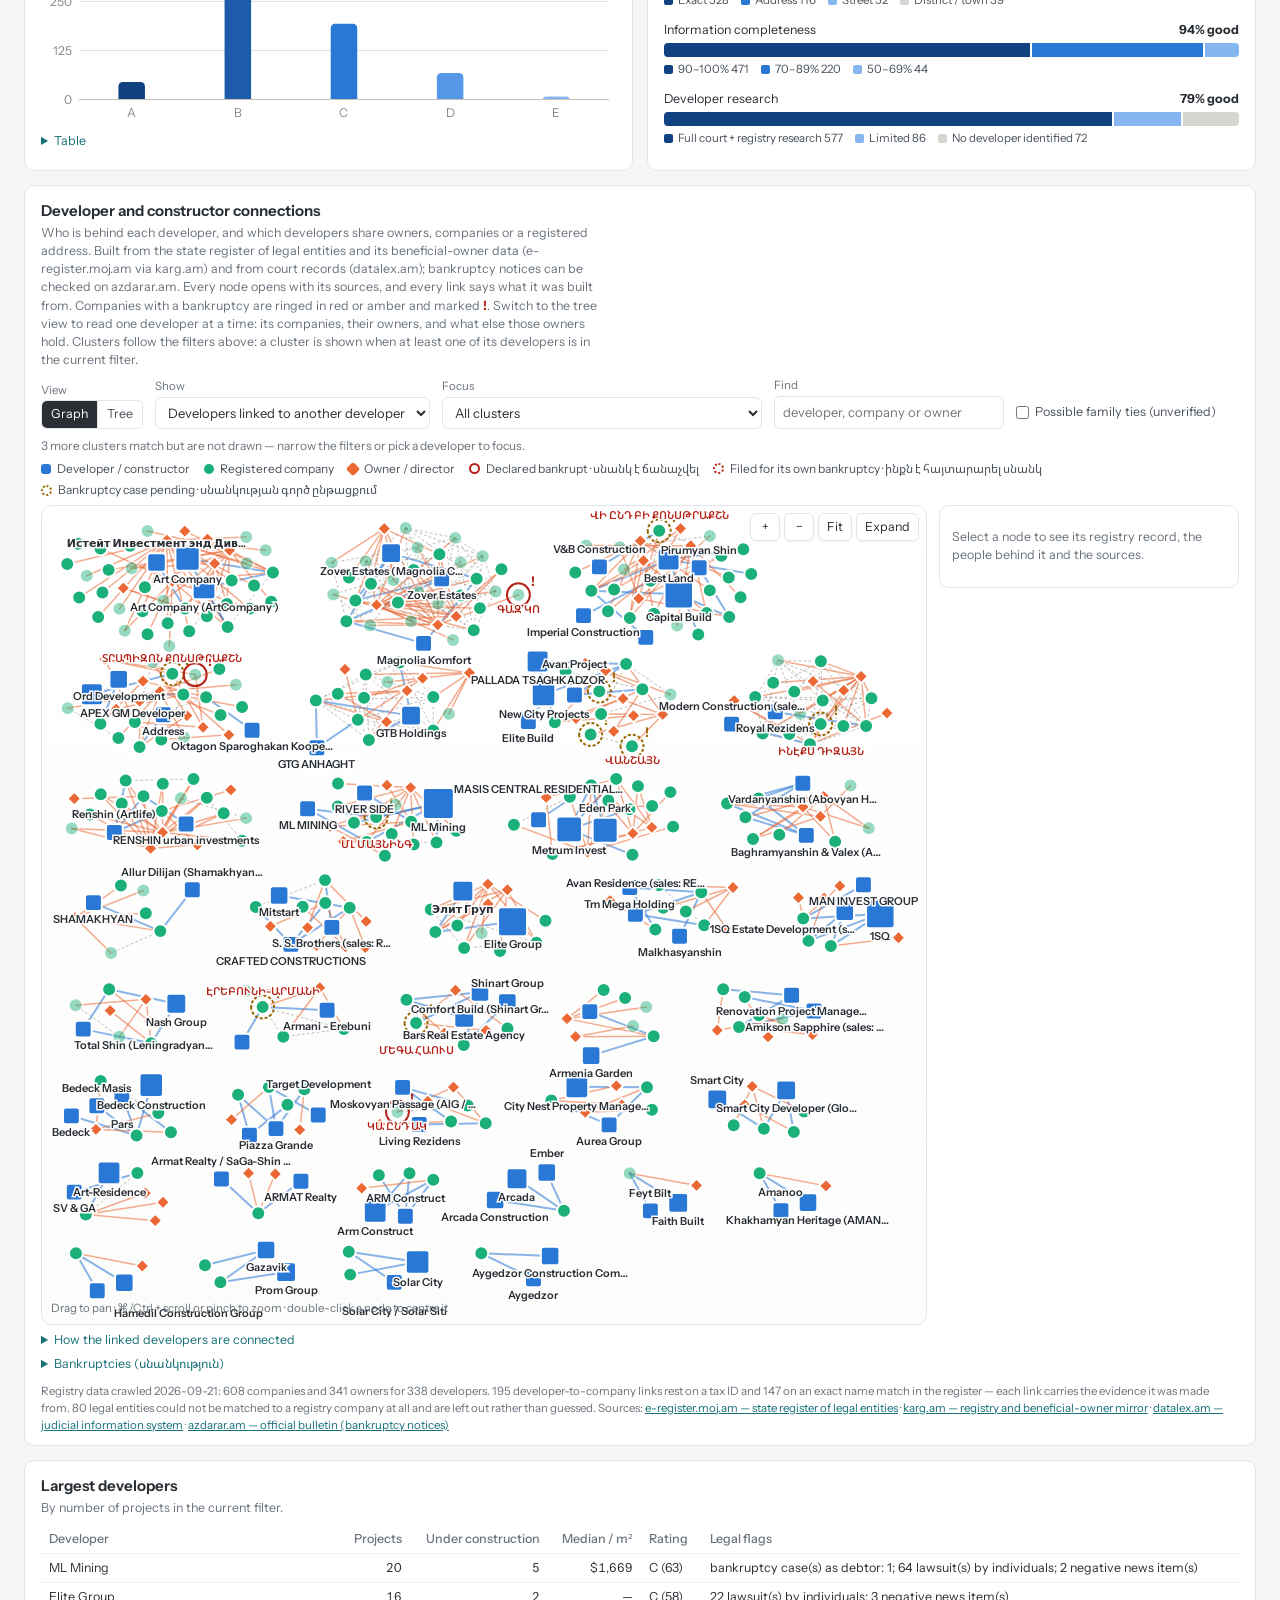
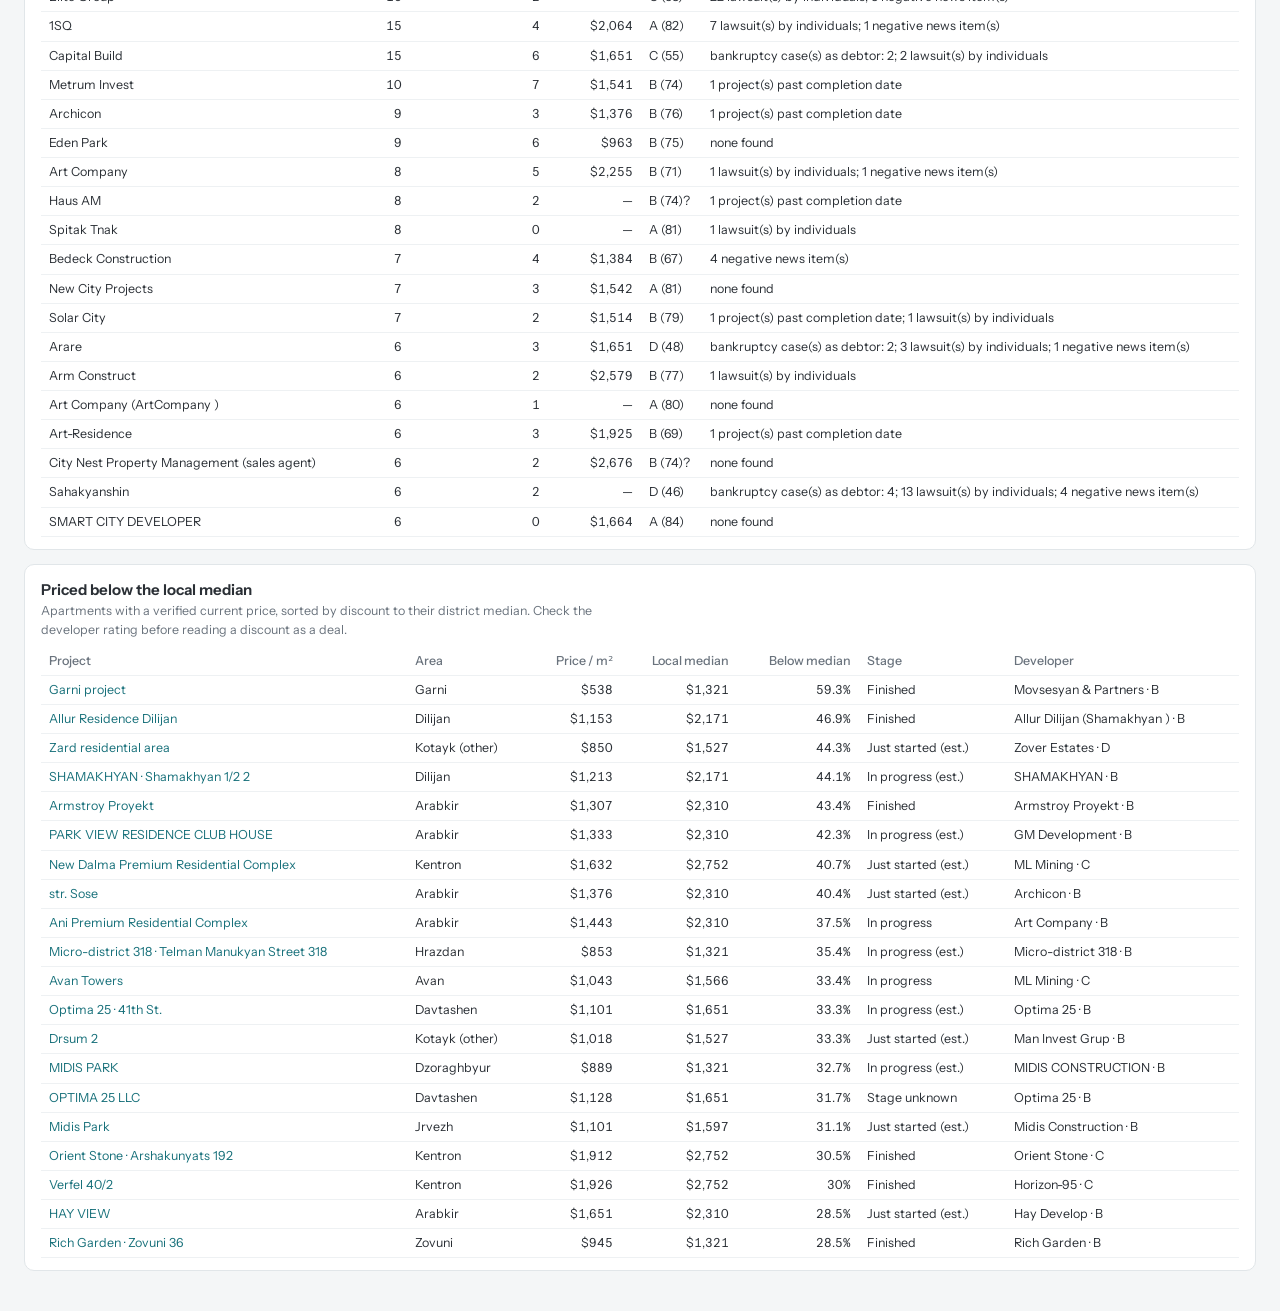
==== commit 55c30108: "Use the full screen width on the analytics page and rework the graph interaction Full-width grid wit" ====
--- a/web/analytics.html
+++ b/web/analytics.html
@@ -106,6 +106,8 @@
           <option value="all">Every developer with registry data</option>
         </select></label>
         <label>Focus<select id="cn-focus"><option value="">All clusters</option></select></label>
+        <label>Find<input id="cn-search" list="cn-nodes" placeholder="developer, company or owner" autocomplete="off">
+          <datalist id="cn-nodes"></datalist></label>
         <label class="cn-check" title="Owners in one cluster who share a surname, or who appear twice under the same name. Kinship is not published by any Armenian register, so these are leads to check, not facts.">
           <input type="checkbox" id="cn-family"> Possible family ties (unverified)
         </label>
--- a/web/analytics.css
+++ b/web/analytics.css
@@ -39,7 +39,8 @@
 .an-filters .seg { height: 32px; }
 #af-reset[hidden] { display: none; }
 
-.an-grid { display: grid; grid-template-columns: repeat(2, minmax(0, 1fr)); gap: 14px; padding: 14px 24px 40px; max-width: 1400px; }
+.an-grid { display: grid; grid-template-columns: repeat(2, minmax(0, 1fr)); gap: 14px; padding: 14px 24px 40px; }
+@media (min-width: 1700px) { .an-grid { grid-template-columns: repeat(3, minmax(0, 1fr)); } .span-2 { grid-column: span 3; } }
 .card { background: #fff; border: 1px solid var(--line); border-radius: var(--radius); padding: 14px 16px 12px; min-width: 0; }
 .card header h2 { margin: 0; font-size: 15px; font-weight: 650; }
 .card header p { margin: 2px 0 8px; font-size: 12.5px; max-width: 70ch; }
@@ -100,7 +101,8 @@
 .cn-controls { display: flex; flex-wrap: wrap; gap: 8px 12px; align-items: end; margin: 0 0 8px; }
 .cn-controls label { display: flex; flex-direction: column; gap: 2px; font-size: 11.5px; color: var(--muted); }
 .cn-controls select { font-size: 13px; color: var(--ink); padding: 6px 8px; border: 1px solid var(--line); border-radius: var(--radius-sm); background: #fff; min-width: 190px; max-width: 320px; }
-.cn-controls select:focus { border-color: var(--teal); box-shadow: var(--focus); outline: none; }
+.cn-controls input[type="search"], .cn-controls #cn-search { font-size: 13px; color: var(--ink); padding: 6px 8px; border: 1px solid var(--line); border-radius: var(--radius-sm); background: #fff; min-width: 230px; }
+.cn-controls select:focus, .cn-controls #cn-search:focus { border-color: var(--teal); box-shadow: var(--focus); outline: none; }
 .cn-flag { color: var(--high); }
 .cn-controls .cn-check { flex-direction: row; align-items: center; gap: 6px; font-size: 12.5px; color: var(--basalt-2); padding-bottom: 7px; }
 .cn-controls .cn-check input { accent-color: var(--teal); margin: 0; }
@@ -123,17 +125,48 @@
 .cn-empty { color: var(--muted); }
 .cn-sources { font-size: 11.5px; margin: 10px 0 0; }
 .cn-sources a { color: var(--teal); }
-svg.graph { width: 100%; height: auto; overflow: visible; }
-svg.graph .node { cursor: pointer; transition: opacity .12s; outline: none; }
+#ch-connections { position: relative; }
+svg.graph {
+  width: 100%; height: auto; display: block; overflow: hidden; touch-action: none; cursor: grab;
+  background: linear-gradient(#fff, #fcfcfb); border: 1px solid var(--line); border-radius: var(--radius);
+}
+svg.graph.grabbing { cursor: grabbing; }
+svg.graph .smooth { transition: transform .3s cubic-bezier(.22, .61, .36, 1); }
+svg.graph .node { cursor: pointer; transition: opacity .16s; outline: none; }
 svg.graph .node:hover, svg.graph .node:focus-visible { opacity: .82; }
 svg.graph .node:focus-visible path { stroke: var(--teal); stroke-width: 3; }
-svg.graph .node.dim { opacity: .18; }
-svg.graph .g-label { fill: var(--basalt-2); font-size: 11px; paint-order: stroke; stroke: #fff; stroke-width: 3px; }
+svg.graph .node.dim { opacity: .14; }
+svg.graph .node.on path:first-child { stroke: var(--basalt); stroke-width: 2.5; }
+svg.graph .link { pointer-events: none; transition: opacity .16s; }
+svg.graph .labels { font-size: 11px; }
+svg.graph .g-label { fill: var(--basalt-2); font-size: inherit; paint-order: stroke; stroke: #fff; stroke-width: 3px; transition: opacity .16s; }
+svg.graph .g-label.dev { fill: var(--ink); font-weight: 600; }
 svg.graph .g-label.flagged { fill: var(--high); font-weight: 600; }
-svg.graph .g-label.dim { opacity: .2; }
+svg.graph .g-label.on { fill: var(--ink); }
+svg.graph .g-label.dim { opacity: .15; }
 svg.graph .g-flag { font-size: 13px; font-weight: 700; }
-svg.graph .link { pointer-events: none; }
 svg.graph .hit { cursor: default; }
+
+.g-tools { position: absolute; top: 8px; right: 8px; display: flex; align-items: center; gap: 4px; }
+.g-tools button {
+  min-width: 30px; height: 28px; padding: 0 8px; font: inherit; font-size: 12.5px; line-height: 1;
+  color: var(--basalt); background: rgba(255, 255, 255, .94); border: 1px solid var(--line);
+  border-radius: var(--radius-sm); cursor: pointer; box-shadow: var(--shadow-soft, 0 1px 2px rgba(0, 0, 0, .06));
+}
+.g-tools button:hover { background: var(--paper); color: var(--ink); }
+.g-tools button:focus-visible { outline: none; border-color: var(--teal); box-shadow: var(--focus); }
+.g-hint { position: absolute; left: 10px; bottom: 8px; margin: 0; font-size: 11.5px; color: var(--muted); pointer-events: none; }
+
+/* Full-screen reading of the graph: the card takes the viewport and the graph takes the card. */
+body.cn-full { overflow: hidden; }
+.card.cn-expanded {
+  position: fixed; inset: 10px; z-index: 60; margin: 0; overflow: auto;
+  box-shadow: 0 24px 60px rgba(0, 0, 0, .18); animation: cn-in .18s ease-out;
+}
+.card.cn-expanded > header p { display: none; }
+.card.cn-expanded .cn-split { grid-template-columns: minmax(0, 1fr) 340px; }
+.card.cn-expanded .an-table { display: none; }
+@keyframes cn-in { from { opacity: .4; transform: scale(.995); } to { opacity: 1; transform: none; } }
 .cn-status-key { display: inline-flex; align-items: center; gap: 5px; }
 .cn-status-key i { width: 11px; height: 11px; border-radius: 50%; border: 2px solid var(--high); display: inline-block; }
 .cn-status-key i.dashed { border-style: dotted; }
